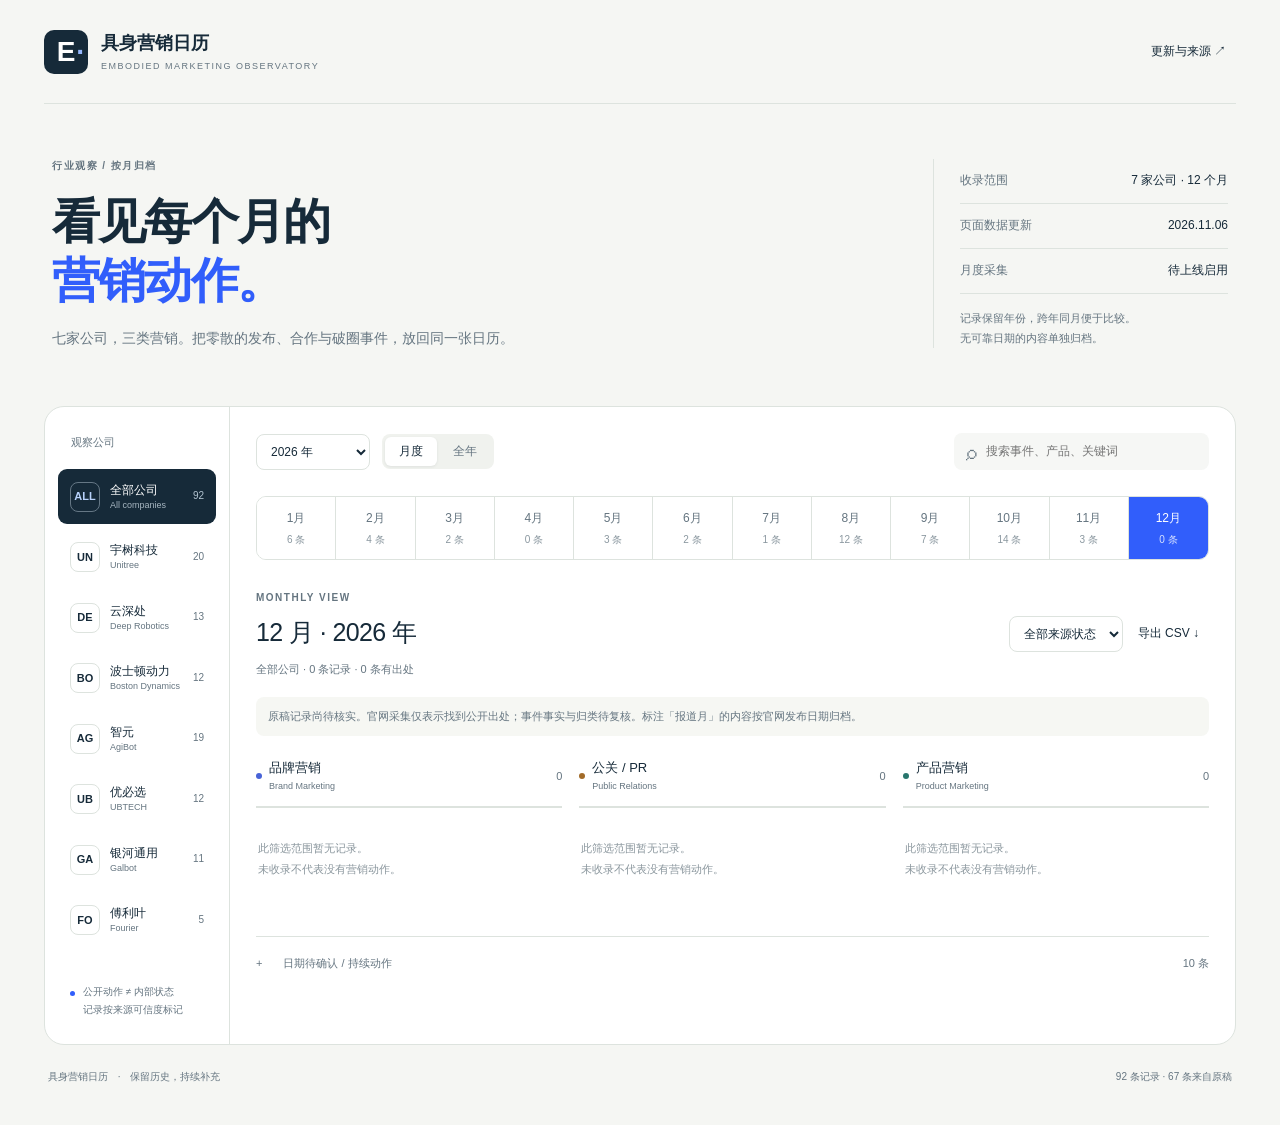
==== index.html @ 4f33293e "Add files via upload" ====
<!doctype html>
<html lang="zh-CN">
<head>
  <meta charset="utf-8">
  <meta name="viewport" content="width=device-width,initial-scale=1">
  <meta name="description" content="具身智能公司营销动作日历：按月查看品牌营销、公关与产品营销，追踪公开来源与更新记录。">
  <meta name="color-scheme" content="light">
  <title>具身营销日历 · 行业观察</title>
  <style>:root{--ink:#162a39;--muted:#657580;--paper:#f5f6f3;--white:#fff;--line:#dde3de;--blue:#315efb;--brand:#4863d7;--brand-soft:#eff2ff;--pr:#a26b29;--pr-soft:#fbf4e9;--product:#28766d;--product-soft:#eaf5f2;--pending:#797d83;--pending-soft:#f2f3f3;--radius:14px}
*{box-sizing:border-box}body{margin:0;background:var(--paper);color:var(--ink);font-family:-apple-system,BlinkMacSystemFont,"PingFang SC","Microsoft YaHei",sans-serif;font-size:14px;line-height:1.65}button,input,select{font:inherit;color:inherit}button,a,summary,select{touch-action:manipulation}button{cursor:pointer}a{color:var(--blue);text-underline-offset:3px}button:focus-visible,a:focus-visible,select:focus-visible,input:focus-visible,summary:focus-visible{outline:3px solid #7192ff;outline-offset:3px}.site-shell{max-width:1440px;padding:0 44px;margin:auto}.topbar{height:104px;display:flex;justify-content:space-between;align-items:center;border-bottom:1px solid var(--line);gap:18px}.wordmark{display:flex;align-items:center;gap:13px;text-decoration:none;color:var(--ink);font-size:18px;font-weight:600;line-height:1.35}.wordmark small{display:block;font-size:9px;font-weight:500;letter-spacing:1.5px;margin-top:5px;color:var(--muted)}.logo{background:var(--ink);color:#fff;display:grid;place-items:center;font-size:28px;position:relative;width:44px;height:44px;border-radius:10px}.logo span{color:#96b8ff;position:absolute;right:4px;bottom:3px}.quiet{border:0;padding:8px 10px;background:transparent;font-size:12px;border-radius:7px}.quiet:hover{background:#e9ede8}.hero{display:flex;align-items:center;justify-content:space-between;gap:70px;padding:54px 8px 56px}.hero-copy{max-width:610px}.eyebrow{font-size:10px;letter-spacing:1.5px;font-weight:600;color:var(--muted)}h1{font-size:48px;letter-spacing:-1.8px;line-height:1.23;font-weight:600;margin:17px 0 17px}h1 span{color:var(--blue)}.hero p{margin:0;color:var(--muted);max-width:475px;font-size:14px}.hero-meta{min-width:295px;max-width:345px;padding-left:26px;border-left:1px solid var(--line)}.meta-line{display:flex;justify-content:space-between;gap:30px;padding:12px 0;border-bottom:1px solid var(--line);font-size:12px}.meta-line span{color:var(--muted)}.meta-line strong{font-weight:500;text-align:right}.meta-caption{font-size:11px;color:var(--muted);line-height:1.8;padding-top:15px}.workspace{display:grid;grid-template-columns:185px minmax(0,1fr);background:var(--white);border:1px solid var(--line);border-radius:20px;min-height:530px;overflow:hidden}.sidebar{border-right:1px solid var(--line);padding:26px 13px 25px}.section-label{font-size:11px;color:var(--muted);padding:0 13px 18px;font-weight:500}.company-button{display:flex;align-items:center;text-align:left;width:100%;gap:10px;border:0;background:transparent;padding:12px;border-radius:9px;margin-bottom:5px}.company-button:hover{background:#f6f7f4}.company-button[aria-pressed=true]{background:var(--ink);color:#fff}.company-mark{font-size:11px;display:grid;place-items:center;height:30px;width:30px;border:1px solid var(--line);border-radius:8px;flex-shrink:0;font-weight:600}.company-button[aria-pressed=true] .company-mark{border-color:#657785;color:#b7d1fa}.company-name{font-size:12px;line-height:1.5;font-weight:500}.company-name small{display:block;font-size:9px;color:var(--muted);font-weight:400}.company-button[aria-pressed=true] small{color:#a7b6c1}.company-total{margin-left:auto;font-size:10px;color:var(--muted)}.company-button[aria-pressed=true] .company-total{color:#b3c4d1}.sidebar-note{display:flex;gap:8px;margin:35px 12px 0;align-items:start}.note-dot{width:5px;height:5px;background:var(--blue);margin-top:8px;flex-shrink:0;border-radius:50%}.sidebar-note p{font-size:10px;line-height:1.8;color:var(--muted);margin:0}.content{min-width:0;padding:26px 26px 32px}.toolbar,.toolbar-left,.result-actions{display:flex;align-items:center;gap:12px}.toolbar{justify-content:space-between;gap:20px}select{appearance:auto;background:var(--white);border:1px solid var(--line);padding:7px 10px;border-radius:8px;max-width:100%;font-size:12px;min-height:36px}.view-switch{display:flex;background:#f0f2ee;border-radius:8px;padding:3px;gap:2px}.view-switch button{border:0;background:transparent;font-size:12px;padding:5px 14px;border-radius:6px;color:var(--muted)}.view-switch button[aria-pressed=true]{background:#fff;color:var(--ink);box-shadow:0 1px 3px #142a3514}.search{display:flex;align-items:center;gap:7px;color:var(--muted);width:255px;background:#f6f7f5;padding:7px 11px;border-radius:8px;border:1px solid transparent}.search:focus-within{border-color:var(--blue)}.search span{font-size:21px;line-height:1}.search input{background:transparent;border:0;outline:0;width:100%;min-width:0;font-size:12px}.months{display:grid;grid-template-columns:repeat(12,minmax(0,1fr));margin:26px 0 30px;border:1px solid var(--line);border-radius:10px;overflow:hidden}.month-button{background:#fff;border:0;border-right:1px solid var(--line);padding:12px 3px 10px;min-width:0;color:var(--muted)}.month-button:last-child{border-right:0}.month-button strong{font-size:12px;font-weight:500;display:block}.month-button span{font-size:10px;display:block;margin-top:3px;color:#8b98a0}.month-button:hover{background:#f2f5ff}.month-button[aria-pressed=true]{background:var(--blue);color:#fff}.month-button[aria-pressed=true] span{color:#d5e0ff}.result-head{display:flex;justify-content:space-between;gap:18px;align-items:center;margin-bottom:19px}.result-head h2{font-size:25px;font-weight:500;margin:6px 0;letter-spacing:-.6px}.result-head p{color:var(--muted);font-size:11px;margin:0}.result-actions{gap:5px;flex-wrap:wrap;justify-content:flex-end}.data-note{font-size:11px;line-height:1.8;padding:10px 12px;border-radius:8px;background:#f6f7f3;color:var(--muted);margin-bottom:21px}.category-grid{display:grid;grid-template-columns:repeat(3,minmax(0,1fr));gap:17px}.category{min-width:0}.category-head{display:flex;align-items:center;gap:7px;padding-bottom:12px;border-bottom:2px solid var(--line);margin-bottom:6px}.category-head h3{font-size:13px;font-weight:500;margin:0}.category-head small{font-size:9px;color:var(--muted);font-weight:400;display:block}.category-head .dot{width:6px;height:6px;border-radius:50%;background:var(--category-color)}.category-head .count{margin-left:auto;font-size:11px;color:var(--muted)}.category.brand{--category-color:var(--brand)}.category.pr{--category-color:var(--pr)}.category.product{--category-color:var(--product)}.event-card{border:0;border-bottom:1px solid var(--line);padding:18px 2px 16px;background:transparent;text-align:left;width:100%;display:block}.event-card:hover .event-title{color:var(--blue)}.event-meta{display:flex;align-items:center;gap:7px;font-size:10px;color:var(--muted);flex-wrap:wrap;margin-bottom:8px}.year-tag{background:#eef0ed;color:#657780;padding:0 5px;border-radius:4px;font-size:9px}.event-title{font-size:13px;font-weight:500;line-height:1.75;margin:0 0 9px;overflow-wrap:anywhere}.event-bottom{display:flex;justify-content:space-between;gap:8px;align-items:center;font-size:9px;color:var(--muted)}.status{display:inline-flex;align-items:center;gap:4px}.status::before{content:'';height:4px;width:4px;border-radius:50%;background:#999}.status.collected::before{background:var(--blue)}.status.verified::before{background:var(--product)}.empty{font-size:11px;line-height:1.9;color:#8a969d;padding:24px 2px 28px}.annual-wrap{overflow:auto}.annual-table{width:100%;border-collapse:collapse;min-width:660px;font-size:11px}.annual-table th{text-align:left;color:var(--muted);font-weight:500;padding:12px;border-bottom:1px solid var(--line);position:sticky;top:0;background:#fff}.annual-table td{vertical-align:top;border-bottom:1px solid var(--line);padding:12px;width:30%}.annual-table td:first-child{width:10%;font-size:12px}.annual-event{display:block;border:0;background:transparent;text-align:left;width:100%;padding:7px 0;font-size:11px;line-height:1.7}.annual-event:hover{color:var(--blue)}.annual-event small{color:var(--muted);font-size:9px;display:block}.annual-month{background:transparent;border:0;font-weight:500;white-space:nowrap;padding:8px 0}.annual-month:hover{color:var(--blue)}.undated{margin-top:28px;padding-top:17px;border-top:1px solid var(--line)}.undated summary{display:flex;justify-content:space-between;gap:15px;cursor:pointer;font-size:11px;color:var(--muted);list-style:none}.undated summary::before{content:'+';margin-right:6px}.undated summary span:first-of-type{margin-right:auto}.undated[open] summary::before{content:'−'}.undated .event-card{padding:13px 0}.undated-grid{display:grid;grid-template-columns:repeat(2,minmax(0,1fr));gap:0 20px}.muted{color:var(--muted);font-size:11px}footer{display:flex;justify-content:space-between;gap:16px;padding:24px 4px 40px;font-size:10px;color:var(--muted)}.footer-dot{padding:0 7px}dialog{border:1px solid var(--line);border-radius:18px;max-width:660px;width:calc(100% - 32px);padding:28px;max-height:85vh;overflow:auto;color:var(--ink)}dialog::backdrop{background:#17273488;backdrop-filter:blur(3px)}.dialog-top{display:flex;justify-content:space-between;align-items:center;gap:16px;margin-bottom:20px}.dialog-top h2{margin:0;font-size:20px;font-weight:500}.detail-title{font-size:22px;line-height:1.6;margin:10px 0 18px;font-weight:500;overflow-wrap:anywhere}.detail-grid{display:grid;grid-template-columns:100px 1fr;gap:9px 15px;font-size:12px;padding:18px 0;border-top:1px solid var(--line);border-bottom:1px solid var(--line);margin:18px 0}.detail-grid dt{color:var(--muted)}.detail-grid dd{margin:0;overflow-wrap:anywhere}.detail-note{font-size:12px;line-height:1.9;background:#f6f7f3;padding:14px;border-radius:10px}.source-list{padding:0;list-style:none;font-size:12px}.source-list li{padding:10px 0;border-bottom:1px solid var(--line)}.source-list small{display:block;color:var(--muted);font-size:10px;margin-top:4px}#about-content h3{font-size:13px;font-weight:600;margin:23px 0 8px}#about-content p,#about-content li{font-size:12px;line-height:1.9;color:var(--muted)}.run-item{padding:13px 0;border-bottom:1px solid var(--line);font-size:12px}.run-item small{display:block;color:var(--muted);font-size:11px}.source-health{display:flex;justify-content:space-between;gap:12px;padding:7px 0;font-size:11px}.source-health span:last-child{text-align:right;color:var(--muted)}.sr-only{position:absolute;width:1px;height:1px;overflow:hidden;clip:rect(0,0,0,0);white-space:nowrap}
@media(min-width:1450px){.hero{padding-top:65px;padding-bottom:65px}}
@media(max-width:1100px){.site-shell{padding:0 25px}.workspace{grid-template-columns:165px minmax(0,1fr)}.content{padding:22px 19px}.category-grid{gap:12px}.hero{gap:30px}.result-head{align-items:flex-start}.result-actions{max-width:145px}.hero-meta{min-width:270px}.company-mark{width:26px;height:26px}.company-button{gap:8px;padding:10px}.search{width:215px}}
@media(max-width:800px){.hero{padding:35px 0;align-items:flex-start;gap:22px}h1{font-size:36px}.hero-meta{min-width:220px;padding-left:20px}.workspace{display:block}.sidebar{border-right:0;border-bottom:1px solid var(--line);padding:15px}.sidebar .section-label,.sidebar-note{display:none}#company-nav{display:flex;gap:7px;overflow-x:auto;padding-bottom:3px}.company-button{width:auto;flex-shrink:0;margin:0;padding:8px 11px}.company-button small,.company-mark,.company-total{display:none}.toolbar{gap:12px}.months{margin-top:20px}.month-button{padding:9px 2px}.month-button strong{font-size:11px}.category-grid{gap:15px}.event-title{font-size:12px}.hero p{font-size:12px}.meta-line{font-size:11px;gap:15px}.result-actions{max-width:none}.result-head{flex-wrap:wrap}.result-head h2{font-size:23px}}
@media(max-width:580px){.site-shell{padding:0 16px}.topbar{height:82px}.wordmark{font-size:15px;gap:9px}.wordmark small{font-size:7px;letter-spacing:.7px}.logo{width:36px;height:36px;font-size:24px}.quiet{font-size:11px;padding:8px 5px}.hero{display:block;padding:29px 0 31px}h1{font-size:34px;margin-top:12px}.hero-meta{border-left:0;padding:0;margin-top:24px;max-width:none;display:grid;grid-template-columns:1fr 1fr;gap:0 18px}.meta-line{display:block;padding:10px 0}.meta-line strong{display:block;margin-top:4px;text-align:left;font-size:12px}.meta-caption{padding:10px 0;font-size:10px}.workspace{border-radius:14px}.content{padding:20px 15px}.toolbar{align-items:stretch;flex-wrap:wrap}.toolbar-left{gap:10px;width:100%;justify-content:space-between}.search{width:100%;padding:9px 11px}.search input{font-size:16px}.months{grid-template-columns:repeat(6,minmax(0,1fr));border-radius:8px;margin-bottom:23px}.month-button:nth-child(6){border-right:0}.month-button:nth-child(-n+6){border-bottom:1px solid var(--line)}.month-button strong{font-size:12px}.result-head{margin-bottom:15px}.result-actions{width:100%;justify-content:space-between}.category-grid{display:block}.category{margin-top:22px}.category-head small{display:inline;margin-left:6px}.event-card{padding:14px 0}.event-title{font-size:14px}.event-meta,.event-bottom{font-size:11px}.category-head h3{font-size:14px}.undated-grid{display:block}.data-note{font-size:11px}.empty{padding:15px 0}.hero-meta .meta-line{min-width:0}footer{font-size:9px;flex-wrap:wrap;padding-bottom:24px}dialog{padding:20px}.detail-title{font-size:19px}.detail-grid{grid-template-columns:85px 1fr}.export{padding:8px 0}.view-switch button{min-height:31px}.company-button{min-height:38px}}
@media(prefers-reduced-motion:no-preference){.event-title{transition:color .15s}dialog[open]{animation:rise .15s ease-out}@keyframes rise{from{opacity:0;transform:translateY(8px)}to{opacity:1;transform:translateY(0)}}}
@media print{.hero{padding:20px 0}.hero-meta,.sidebar,.toolbar,.months,.result-actions,.topbar button,.undated{display:none}.workspace{display:block;border:0}.site-shell{padding:0}.content{padding:0}.event-card{break-inside:avoid}.data-note{background:none}.category-grid{gap:20px}.hero h1{font-size:28px}footer{padding-bottom:0}}
</style>
</head>
<body>
<div class="site-shell">
  <header class="topbar">
    <a class="wordmark" href="#"><span class="logo" aria-hidden="true">E<span>·</span></span><span>具身营销日历<small>EMBODIED MARKETING OBSERVATORY</small></span></a>
    <button class="quiet" id="about-button">更新与来源 ↗</button>
  </header>
  <section class="hero">
    <div class="hero-copy"><div class="eyebrow">行业观察 / 按月归档</div><h1>看见每个月的<br><span>营销动作。</span></h1><p>七家公司，三类营销。把零散的发布、合作与破圈事件，放回同一张日历。</p></div>
    <div class="hero-meta"><div class="meta-line"><span>收录范围</span><strong>7 家公司 · 12 个月</strong></div><div class="meta-line"><span>页面数据更新</span><strong id="updated-date">—</strong></div><div class="meta-line"><span>月度采集</span><strong id="automation-state">待上线启用</strong></div><div class="meta-caption">记录保留年份，跨年同月便于比较。<br>无可靠日期的内容单独归档。</div></div>
  </section>
  <main class="workspace">
    <aside class="sidebar" aria-label="公司筛选"><div class="section-label">观察公司</div><div id="company-nav"></div><div class="sidebar-note"><span class="note-dot"></span><p>公开动作 ≠ 内部状态<br>记录按来源可信度标记</p></div></aside>
    <div class="content">
      <div class="toolbar"><div class="toolbar-left"><label class="sr-only" for="year">年份</label><select id="year"></select><div class="view-switch" aria-label="浏览视图"><button id="view-month" aria-pressed="true">月度</button><button id="view-year" aria-pressed="false">全年</button></div></div><label class="search"><span aria-hidden="true">⌕</span><input id="search" type="search" placeholder="搜索事件、产品、关键词" aria-label="搜索事件、产品、关键词"></label></div>
      <div id="months" class="months" aria-label="月份选择"></div>
      <div class="result-head"><div><div class="eyebrow" id="result-kicker">MONTHLY VIEW</div><h2 id="result-title">—</h2><p id="result-summary" aria-live="polite">—</p></div><div class="result-actions"><label class="sr-only" for="trust">来源状态</label><select id="trust"><option value="all">全部来源状态</option><option value="sourced">有公开来源</option><option value="verified">已人工核实</option><option value="pending">原稿待核实</option></select><button class="quiet export" id="export">导出 CSV ↓</button></div></div>
      <div class="data-note" id="data-note"></div>
      <div id="results"></div>
      <details class="undated"><summary><span>日期待确认 / 持续动作</span><span id="undated-count">0 条</span></summary><p class="muted">原稿缺少年份或注明持续型的内容，未计入月度统计。</p><div id="undated-results"></div></details>
    </div>
  </main>
  <footer><span>具身营销日历 <span class="footer-dot">·</span> 保留历史，持续补充</span><span id="footer-count">—</span></footer>
</div>
<dialog id="event-dialog" aria-labelledby="event-dialog-title"><div class="dialog-top"><span class="eyebrow">事件档案</span><button id="close-event" class="quiet" aria-label="关闭事件详情">关闭 ×</button></div><div id="event-detail"></div></dialog>
<dialog id="about-dialog" aria-labelledby="about-dialog-title"><div class="dialog-top"><h2 id="about-dialog-title">更新与来源</h2><button id="close-about" class="quiet" aria-label="关闭更新与来源">关闭 ×</button></div><div id="about-content"></div></dialog>
<script type="application/json" id="calendar-data">{"schema_version": 1, "updated_at": "2026-11-06T20:50:57+08:00", "last_collection_at": "2026-11-06T20:55:17+08:00", "last_success_at": "2026-11-06T20:55:17+08:00", "companies": [{"id": "unitree", "name": "宇树科技", "en": "Unitree", "focus": "四足 / 人形"}, {"id": "deep", "name": "云深处", "en": "Deep Robotics", "focus": "四足 / 工业"}, {"id": "boston", "name": "波士顿动力", "en": "Boston Dynamics", "focus": "四足 / 人形 / 物流"}, {"id": "agibot", "name": "智元", "en": "AgiBot", "focus": "人形 / 全矩阵"}, {"id": "ubtech", "name": "优必选", "en": "UBTECH", "focus": "人形 / 工业"}, {"id": "galbot", "name": "银河通用", "en": "Galbot", "focus": "ET1 / 星仔"}, {"id": "fourier", "name": "傅利叶", "en": "Fourier", "focus": "人形 / 康养"}], "events": [{"id": "original-76e19db02dcc", "company": "unitree", "category": "brand", "title": "春晚H1《秧BOT》全网刷屏", "summary": "", "year": 2025, "month": 1, "date": null, "date_basis": "original_month", "original_year": 2025, "original_month": 1, "status": "pending", "sources": [], "origin": "original", "continuous": false, "added_at": "2026-11-06", "notes": "原稿导入，尚未核实事件、时间与数据。"}, {"id": "original-5643a35c9cc0", "company": "unitree", "category": "brand", "title": "CES展台G1格斗13分钟围满", "summary": "", "year": 2026, "month": 1, "date": null, "date_basis": "original_month", "original_year": 2026, "original_month": 1, "status": "pending", "sources": [], "origin": "original", "continuous": false, "added_at": "2026-11-06", "notes": "原稿导入，尚未核实事件、时间与数据。"}, {"id": "original-8ac73b32db8a", "company": "unitree", "category": "brand", "title": "马年春晚G1/H2《武BOT》义乌集群武术", "summary": "", "year": 2026, "month": 2, "date": null, "date_basis": "original_month", "original_year": 2026, "original_month": 2, "status": "pending", "sources": [], "origin": "original", "continuous": false, "added_at": "2026-11-06", "notes": "原稿导入，尚未核实事件、时间与数据。"}, {"id": "original-311922480683", "company": "unitree", "category": "brand", "title": "开源生态(43项目·持续)", "summary": "", "year": null, "month": null, "date": null, "date_basis": "unknown", "original_year": null, "original_month": 2, "status": "pending", "sources": [], "origin": "original", "continuous": true, "added_at": "2026-11-06", "notes": "原稿导入，尚未核实事件、时间与数据。原稿注明持续型动作，未强行归入单月。"}, {"id": "original-4be0bb8d2b93", "company": "unitree", "category": "brand", "title": "G1人形格斗赛", "summary": "", "year": 2025, "month": 5, "date": null, "date_basis": "original_month", "original_year": 2025, "original_month": 5, "status": "pending", "sources": [], "origin": "original", "continuous": false, "added_at": "2026-11-06", "notes": "原稿导入，尚未核实事件、时间与数据。"}, {"id": "original-b68f825484ba", "company": "unitree", "category": "brand", "title": "浙大产业学院(生态)", "summary": "", "year": 2026, "month": 6, "date": null, "date_basis": "original_month", "original_year": 2026, "original_month": 6, "status": "pending", "sources": [], "origin": "original", "continuous": false, "added_at": "2026-11-06", "notes": "原稿导入，尚未核实事件、时间与数据。"}, {"id": "original-5a2a822ad8a0", "company": "unitree", "category": "brand", "title": "运动会H1夺4金", "summary": "", "year": 2025, "month": 8, "date": null, "date_basis": "original_month", "original_year": 2025, "original_month": 8, "status": "pending", "sources": [], "origin": "original", "continuous": false, "added_at": "2026-11-06", "notes": "原稿导入，尚未核实事件、时间与数据。"}, {"id": "original-e77001e86aa3", "company": "unitree", "category": "brand", "title": "WRC群舞/乒乓球/机甲", "summary": "", "year": 2026, "month": 8, "date": null, "date_basis": "original_month", "original_year": 2026, "original_month": 8, "status": "pending", "sources": [], "origin": "original", "continuous": false, "added_at": "2026-11-06", "notes": "原稿导入，尚未核实事件、时间与数据。"}, {"id": "original-762465c4b6e9", "company": "unitree", "category": "brand", "title": "IFA柏林表演", "summary": "", "year": 2025, "month": 9, "date": null, "date_basis": "original_month", "original_year": 2025, "original_month": 9, "status": "pending", "sources": [], "origin": "original", "continuous": false, "added_at": "2026-11-06", "notes": "原稿导入，尚未核实事件、时间与数据。"}, {"id": "original-75ec8842c6fe", "company": "unitree", "category": "brand", "title": "泰山A2全自主登3100级", "summary": "", "year": 2026, "month": 11, "date": null, "date_basis": "original_month", "original_year": 2026, "original_month": 11, "status": "pending", "sources": [], "origin": "original", "continuous": false, "added_at": "2026-11-06", "notes": "原稿导入，尚未核实事件、时间与数据。"}, {"id": "original-3f4ef9409029", "company": "unitree", "category": "brand", "title": "王力宏演唱会6台伴舞(马斯克转发)", "summary": "", "year": 2025, "month": 12, "date": null, "date_basis": "original_month", "original_year": 2025, "original_month": 12, "status": "pending", "sources": [], "origin": "original", "continuous": false, "added_at": "2026-11-06", "notes": "原稿导入，尚未核实事件、时间与数据。"}, {"id": "original-1ae8ebc83518", "company": "unitree", "category": "pr", "title": "德国总理默茨率团参观", "summary": "", "year": 2026, "month": 2, "date": null, "date_basis": "original_month", "original_year": 2026, "original_month": 2, "status": "pending", "sources": [], "origin": "original", "continuous": false, "added_at": "2026-11-06", "notes": "原稿导入，尚未核实事件、时间与数据。"}, {"id": "original-ee35f653d2db", "company": "unitree", "category": "pr", "title": "黄仁勋官宣英伟达合作H2+(GR00T参考设计)", "summary": "", "year": 2026, "month": 6, "date": null, "date_basis": "original_month", "original_year": 2026, "original_month": 6, "status": "pending", "sources": [], "origin": "original", "continuous": false, "added_at": "2026-11-06", "notes": "原稿导入，尚未核实事件、时间与数据。"}, {"id": "original-914daf1ed7f8", "company": "unitree", "category": "pr", "title": "科创板上市", "summary": "", "year": 2026, "month": 8, "date": null, "date_basis": "original_month", "original_year": 2026, "original_month": 8, "status": "pending", "sources": [], "origin": "original", "continuous": false, "added_at": "2026-11-06", "notes": "原稿导入，尚未核实事件、时间与数据。"}, {"id": "original-6265d9594e72", "company": "unitree", "category": "product", "title": "CES产品露出(G1/H2)", "summary": "", "year": 2026, "month": 1, "date": null, "date_basis": "original_month", "original_year": 2026, "original_month": 1, "status": "pending", "sources": [], "origin": "original", "continuous": false, "added_at": "2026-11-06", "notes": "原稿导入，尚未核实事件、时间与数据。"}, {"id": "original-b7a4161927e0", "company": "unitree", "category": "product", "title": "人形收入>50%/5500+台(软数据)", "summary": "", "year": 2025, "month": 1, "date": null, "date_basis": "original_month", "original_year": 2025, "original_month": 1, "status": "pending", "sources": [], "origin": "original", "continuous": false, "added_at": "2026-11-06", "notes": "原稿导入，尚未核实事件、时间与数据。"}, {"id": "original-757c9301f19a", "company": "unitree", "category": "product", "title": "WRC GD01载人机甲发布", "summary": "", "year": 2026, "month": 8, "date": null, "date_basis": "original_month", "original_year": 2026, "original_month": 8, "status": "pending", "sources": [], "origin": "original", "continuous": false, "added_at": "2026-11-06", "notes": "原稿导入，尚未核实事件、时间与数据。"}, {"id": "original-7139a19ddf42", "company": "unitree", "category": "product", "title": "Apollo Store上线+京东MALL首店", "summary": "", "year": 2025, "month": 12, "date": null, "date_basis": "original_month", "original_year": 2025, "original_month": 12, "status": "pending", "sources": [], "origin": "original", "continuous": false, "added_at": "2026-11-06", "notes": "原稿导入，尚未核实事件、时间与数据。"}, {"id": "original-1a0866e43aa0", "company": "deep", "category": "brand", "title": "WAIC实景巡检(电力巡检搬进馆)", "summary": "", "year": 2025, "month": 7, "date": null, "date_basis": "original_month", "original_year": 2025, "original_month": 7, "status": "pending", "sources": [], "origin": "original", "continuous": false, "added_at": "2026-11-06", "notes": "原稿导入，尚未核实事件、时间与数据。"}, {"id": "original-6774a76d4fa6", "company": "deep", "category": "brand", "title": "WRC人形首秀", "summary": "", "year": 2026, "month": 8, "date": null, "date_basis": "original_month", "original_year": 2026, "original_month": 8, "status": "pending", "sources": [], "origin": "original", "continuous": false, "added_at": "2026-11-06", "notes": "原稿导入，尚未核实事件、时间与数据。"}, {"id": "original-6335a63e0a3f", "company": "deep", "category": "brand", "title": "GITEX迪拜(安防/应急方案)", "summary": "", "year": 2025, "month": 10, "date": null, "date_basis": "original_month", "original_year": 2025, "original_month": 10, "status": "pending", "sources": [], "origin": "original", "continuous": false, "added_at": "2026-11-06", "notes": "原稿导入，尚未核实事件、时间与数据。"}, {"id": "original-6feca842fb54", "company": "deep", "category": "pr", "title": "GITEX中国驻阿总领事到场", "summary": "", "year": 2025, "month": 10, "date": null, "date_basis": "original_month", "original_year": 2025, "original_month": 10, "status": "pending", "sources": [], "origin": "original", "continuous": false, "added_at": "2026-11-06", "notes": "原稿导入，尚未核实事件、时间与数据。"}, {"id": "original-575c8e2e4b6c", "company": "deep", "category": "pr", "title": "超5亿C轮融资(年未明·PR)", "summary": "", "year": null, "month": null, "date": null, "date_basis": "unknown", "original_year": null, "original_month": 12, "status": "pending", "sources": [], "origin": "original", "continuous": false, "added_at": "2026-11-06", "notes": "原稿导入，尚未核实事件、时间与数据。"}, {"id": "original-93c8bf63f032", "company": "deep", "category": "product", "title": "绝影X30/山猫M20首秀+巡检数据披露", "summary": "", "year": 2025, "month": 7, "date": null, "date_basis": "original_month", "original_year": 2025, "original_month": 7, "status": "pending", "sources": [], "origin": "original", "continuous": false, "added_at": "2026-11-06", "notes": "原稿导入，尚未核实事件、时间与数据。"}, {"id": "original-ff898a303aff", "company": "deep", "category": "product", "title": "全球首款全天候人形发布", "summary": "", "year": 2026, "month": 8, "date": null, "date_basis": "original_month", "original_year": 2026, "original_month": 8, "status": "pending", "sources": [], "origin": "original", "continuous": false, "added_at": "2026-11-06", "notes": "原稿导入，尚未核实事件、时间与数据。"}, {"id": "original-067a8d403be1", "company": "deep", "category": "product", "title": "新加坡电网隧道巡检交付(出海落地)", "summary": "", "year": null, "month": null, "date": null, "date_basis": "unknown", "original_year": null, "original_month": 11, "status": "pending", "sources": [], "origin": "original", "continuous": false, "added_at": "2026-11-06", "notes": "原稿导入，尚未核实事件、时间与数据。"}, {"id": "original-0652cb651882", "company": "boston", "category": "brand", "title": "AGT直播编舞(认知重塑·8–9月播出)", "summary": "", "year": 2025, "month": 5, "date": null, "date_basis": "original_month", "original_year": 2025, "original_month": 5, "status": "pending", "sources": [], "origin": "original", "continuous": false, "added_at": "2026-11-06", "notes": "原稿导入，尚未核实事件、时间与数据。"}, {"id": "original-e61019575cfc", "company": "boston", "category": "brand", "title": "Calgary Stampede 14晚live", "summary": "", "year": 2024, "month": 7, "date": null, "date_basis": "original_month", "original_year": 2024, "original_month": 7, "status": "pending", "sources": [], "origin": "original", "continuous": false, "added_at": "2026-11-06", "notes": "原稿导入，尚未核实事件、时间与数据。"}, {"id": "original-a0c4937c4a48", "company": "boston", "category": "brand", "title": "AGT播出季(承接)", "summary": "", "year": 2025, "month": 8, "date": null, "date_basis": "original_month", "original_year": 2025, "original_month": 8, "status": "pending", "sources": [], "origin": "original", "continuous": false, "added_at": "2026-11-06", "notes": "原稿导入，尚未核实事件、时间与数据。"}, {"id": "original-70752ee1a6aa", "company": "boston", "category": "pr", "title": "Hyundai部署「数万台」", "summary": "", "year": 2025, "month": 4, "date": null, "date_basis": "original_month", "original_year": 2025, "original_month": 4, "status": "pending", "sources": [], "origin": "original", "continuous": false, "added_at": "2026-11-06", "notes": "原稿导入，尚未核实事件、时间与数据。"}, {"id": "original-862db5202f8e", "company": "boston", "category": "pr", "title": "DHL MOU追加1000台", "summary": "", "year": 2025, "month": 5, "date": null, "date_basis": "original_month", "original_year": 2025, "original_month": 5, "status": "pending", "sources": [], "origin": "original", "continuous": false, "added_at": "2026-11-06", "notes": "原稿导入，尚未核实事件、时间与数据。"}, {"id": "original-dee8a2b9fa60", "company": "boston", "category": "pr", "title": "裁员45人(盈利压力)", "summary": "", "year": 2024, "month": 12, "date": null, "date_basis": "original_month", "original_year": 2024, "original_month": 12, "status": "pending", "sources": [], "origin": "original", "continuous": false, "added_at": "2026-11-06", "notes": "原稿导入，尚未核实事件、时间与数据。"}, {"id": "original-6d04f0619578", "company": "boston", "category": "product", "title": "Orbit机队软件迭代(持续)", "summary": "", "year": null, "month": null, "date": null, "date_basis": "unknown", "original_year": null, "original_month": 12, "status": "pending", "sources": [], "origin": "original", "continuous": true, "added_at": "2026-11-06", "notes": "原稿导入，尚未核实事件、时间与数据。原稿注明持续型动作，未强行归入单月。"}, {"id": "original-930be51f85e4", "company": "agibot", "category": "brand", "title": "CES26北美首秀", "summary": "", "year": 2026, "month": 1, "date": null, "date_basis": "original_month", "original_year": 2026, "original_month": 1, "status": "pending", "sources": [], "origin": "original", "continuous": false, "added_at": "2026-11-06", "notes": "原稿导入，尚未核实事件、时间与数据。"}, {"id": "original-6ffe33b7e1d2", "company": "agibot", "category": "brand", "title": "米兰欧洲首发(文化破圈侧)", "summary": "", "year": 2026, "month": 1, "date": null, "date_basis": "original_month", "original_year": 2026, "original_month": 1, "status": "pending", "sources": [], "origin": "original", "continuous": false, "added_at": "2026-11-06", "notes": "原稿导入，尚未核实事件、时间与数据。"}, {"id": "original-1a060dab21f1", "company": "agibot", "category": "brand", "title": "《机器人奇妙夜》", "summary": "", "year": 2026, "month": 2, "date": null, "date_basis": "original_month", "original_year": 2026, "original_month": 2, "status": "pending", "sources": [], "origin": "original", "continuous": false, "added_at": "2026-11-06", "notes": "原稿导入，尚未核实事件、时间与数据。"}, {"id": "original-c3be82d91b49", "company": "agibot", "category": "brand", "title": "MWC26西班牙国王参观", "summary": "", "year": 2026, "month": 3, "date": null, "date_basis": "original_month", "original_year": 2026, "original_month": 3, "status": "pending", "sources": [], "origin": "original", "continuous": false, "added_at": "2026-11-06", "notes": "原稿导入，尚未核实事件、时间与数据。"}, {"id": "original-39552e9875ef", "company": "agibot", "category": "brand", "title": "外滩大会(千万关注)", "summary": "", "year": 2025, "month": 9, "date": null, "date_basis": "original_month", "original_year": 2025, "original_month": 9, "status": "pending", "sources": [], "origin": "original", "continuous": false, "added_at": "2026-11-06", "notes": "原稿导入，尚未核实事件、时间与数据。"}, {"id": "original-93da40dfd166", "company": "agibot", "category": "brand", "title": "上海时装周走秀", "summary": "", "year": 2025, "month": 10, "date": null, "date_basis": "original_month", "original_year": 2025, "original_month": 10, "status": "pending", "sources": [], "origin": "original", "continuous": false, "added_at": "2026-11-06", "notes": "原稿导入，尚未核实事件、时间与数据。"}, {"id": "original-37820a00ab9b", "company": "agibot", "category": "brand", "title": "戏剧学院80周年+进博会快闪+SAP TechEd柏林", "summary": "", "year": 2025, "month": 11, "date": null, "date_basis": "original_month", "original_year": 2025, "original_month": 11, "status": "pending", "sources": [], "origin": "original", "continuous": false, "added_at": "2026-11-06", "notes": "原稿导入，尚未核实事件、时间与数据。"}, {"id": "original-1ff0379dbbff", "company": "agibot", "category": "pr", "title": "米兰欧洲首发(500+伙伴·空客VP站台)", "summary": "", "year": 2026, "month": 1, "date": null, "date_basis": "original_month", "original_year": 2026, "original_month": 1, "status": "pending", "sources": [], "origin": "original", "continuous": false, "added_at": "2026-11-06", "notes": "原稿导入，尚未核实事件、时间与数据。"}, {"id": "original-fdad430bf5cd", "company": "agibot", "category": "pr", "title": "远征A2三认证(CR/CE/FCC·年未明)", "summary": "", "year": null, "month": null, "date": null, "date_basis": "unknown", "original_year": null, "original_month": 12, "status": "pending", "sources": [], "origin": "original", "continuous": false, "added_at": "2026-11-06", "notes": "原稿导入，尚未核实事件、时间与数据。"}, {"id": "original-195347a2d0a3", "company": "agibot", "category": "product", "title": "米兰首发(产品+渠道)", "summary": "", "year": 2026, "month": 1, "date": null, "date_basis": "original_month", "original_year": 2026, "original_month": 1, "status": "pending", "sources": [], "origin": "original", "continuous": false, "added_at": "2026-11-06", "notes": "原稿导入，尚未核实事件、时间与数据。"}, {"id": "original-dc88753e30a5", "company": "agibot", "category": "product", "title": "擎天租租赁平台(持续)", "summary": "", "year": null, "month": null, "date": null, "date_basis": "unknown", "original_year": null, "original_month": 2, "status": "pending", "sources": [], "origin": "original", "continuous": true, "added_at": "2026-11-06", "notes": "原稿导入，尚未核实事件、时间与数据。原稿注明持续型动作，未强行归入单月。"}, {"id": "original-ef999aeb52b4", "company": "agibot", "category": "product", "title": "5100台出货声称(软数据)", "summary": "", "year": null, "month": null, "date": null, "date_basis": "unknown", "original_year": null, "original_month": 11, "status": "pending", "sources": [], "origin": "original", "continuous": false, "added_at": "2026-11-06", "notes": "原稿导入，尚未核实事件、时间与数据。"}, {"id": "original-b79d9c9e98db", "company": "ubtech", "category": "brand", "title": "大阪世博导览(4–10月持续)", "summary": "", "year": null, "month": null, "date": null, "date_basis": "unknown", "original_year": 2025, "original_month": 4, "status": "pending", "sources": [], "origin": "original", "continuous": true, "added_at": "2026-11-06", "notes": "原稿导入，尚未核实事件、时间与数据。原稿注明持续型动作，未强行归入单月。"}, {"id": "original-b726dd9bc46b", "company": "ubtech", "category": "pr", "title": "富士康三年战略官宣", "summary": "", "year": 2025, "month": 1, "date": null, "date_basis": "original_month", "original_year": 2025, "original_month": 1, "status": "pending", "sources": [], "origin": "original", "continuous": false, "added_at": "2026-11-06", "notes": "原稿导入，尚未核实事件、时间与数据。"}, {"id": "original-ab23931f96e6", "company": "ubtech", "category": "pr", "title": "东风柳汽意向超500台", "summary": "", "year": 2025, "month": 6, "date": null, "date_basis": "original_month", "original_year": 2025, "original_month": 6, "status": "pending", "sources": [], "origin": "original", "continuous": false, "added_at": "2026-11-06", "notes": "原稿导入，尚未核实事件、时间与数据。"}, {"id": "original-c5afc951f593", "company": "ubtech", "category": "pr", "title": "韩国出海(德山JMR/AJIN)", "summary": "", "year": 2026, "month": 7, "date": null, "date_basis": "original_month", "original_year": 2026, "original_month": 7, "status": "pending", "sources": [], "origin": "original", "continuous": false, "added_at": "2026-11-06", "notes": "原稿导入，尚未核实事件、时间与数据。"}, {"id": "original-769a8bb5bebe", "company": "ubtech", "category": "pr", "title": "2025订单超14亿(业绩·年未明)", "summary": "", "year": null, "month": null, "date": null, "date_basis": "unknown", "original_year": null, "original_month": 12, "status": "pending", "sources": [], "origin": "original", "continuous": false, "added_at": "2026-11-06", "notes": "原稿导入，尚未核实事件、时间与数据。"}, {"id": "original-7d3b3fbc3e04", "company": "ubtech", "category": "product", "title": "首进蔚来总装实训", "summary": "", "year": 2024, "month": 2, "date": null, "date_basis": "original_month", "original_year": 2024, "original_month": 2, "status": "pending", "sources": [], "origin": "original", "continuous": false, "added_at": "2026-11-06", "notes": "原稿导入，尚未核实事件、时间与数据。"}, {"id": "original-d30defd18bde", "company": "ubtech", "category": "product", "title": "东风柳汽20台(全球首次批量进厂)", "summary": "", "year": 2025, "month": 4, "date": null, "date_basis": "original_month", "original_year": 2025, "original_month": 4, "status": "pending", "sources": [], "origin": "original", "continuous": false, "added_at": "2026-11-06", "notes": "原稿导入，尚未核实事件、时间与数据。"}, {"id": "original-e3601b2fbb67", "company": "ubtech", "category": "product", "title": "Walker S2 3分钟自主换电(卖点)", "summary": "", "year": 2025, "month": 4, "date": null, "date_basis": "original_month", "original_year": 2025, "original_month": 4, "status": "pending", "sources": [], "origin": "original", "continuous": false, "added_at": "2026-11-06", "notes": "原稿导入，尚未核实事件、时间与数据。"}, {"id": "original-ee795b94e7ab", "company": "ubtech", "category": "product", "title": "比亚迪实训协同", "summary": "", "year": 2024, "month": 10, "date": null, "date_basis": "original_month", "original_year": 2024, "original_month": 10, "status": "pending", "sources": [], "origin": "original", "continuous": false, "added_at": "2026-11-06", "notes": "原稿导入，尚未核实事件、时间与数据。"}, {"id": "original-16f08f127bda", "company": "ubtech", "category": "product", "title": "第1000台S2下线", "summary": "", "year": 2025, "month": 11, "date": null, "date_basis": "original_month", "original_year": 2025, "original_month": 11, "status": "pending", "sources": [], "origin": "original", "continuous": false, "added_at": "2026-11-06", "notes": "原稿导入，尚未核实事件、时间与数据。"}, {"id": "original-26755ca002df", "company": "ubtech", "category": "product", "title": "极氪数十台多机协同", "summary": "", "year": 2024, "month": 12, "date": null, "date_basis": "original_month", "original_year": 2024, "original_month": 12, "status": "pending", "sources": [], "origin": "original", "continuous": false, "added_at": "2026-11-06", "notes": "原稿导入，尚未核实事件、时间与数据。"}, {"id": "original-bcb6748c0807", "company": "galbot", "category": "brand", "title": "春晚「小盖」搭沈腾马丽", "summary": "", "year": 2026, "month": 2, "date": null, "date_basis": "original_month", "original_year": 2026, "original_month": 2, "status": "pending", "sources": [], "origin": "original", "continuous": false, "added_at": "2026-11-06", "notes": "原稿导入，尚未核实事件、时间与数据。"}, {"id": "original-04e9ddea5ecf", "company": "galbot", "category": "brand", "title": "运动会郑洁网球全球直播(体育IP)", "summary": "", "year": 2026, "month": 8, "date": null, "date_basis": "original_month", "original_year": 2026, "original_month": 8, "status": "pending", "sources": [], "origin": "original", "continuous": false, "added_at": "2026-11-06", "notes": "原稿导入，尚未核实事件、时间与数据。"}, {"id": "original-57fdab40aaae", "company": "galbot", "category": "pr", "title": "WRC发布ET1+星脑(官宣)", "summary": "", "year": 2026, "month": 8, "date": null, "date_basis": "original_month", "original_year": 2026, "original_month": 8, "status": "pending", "sources": [], "origin": "original", "continuous": false, "added_at": "2026-11-06", "notes": "原稿导入，尚未核实事件、时间与数据。"}, {"id": "original-25a6c698aa4f", "company": "galbot", "category": "pr", "title": "预订24h破200台战报", "summary": "", "year": 2026, "month": 9, "date": null, "date_basis": "original_month", "original_year": 2026, "original_month": 9, "status": "pending", "sources": [], "origin": "original", "continuous": false, "added_at": "2026-11-06", "notes": "原稿导入，尚未核实事件、时间与数据。"}, {"id": "original-c4ef3e2a1302", "company": "galbot", "category": "product", "title": "ET1产品发布+星脑一脑多能", "summary": "", "year": 2026, "month": 8, "date": null, "date_basis": "original_month", "original_year": 2026, "original_month": 8, "status": "pending", "sources": [], "origin": "original", "continuous": false, "added_at": "2026-11-06", "notes": "原稿导入，尚未核实事件、时间与数据。"}, {"id": "original-ae5d9733416d", "company": "galbot", "category": "product", "title": "开启预订(24h 200台·0实际交付)", "summary": "", "year": 2026, "month": 9, "date": null, "date_basis": "original_month", "original_year": 2026, "original_month": 9, "status": "pending", "sources": [], "origin": "original", "continuous": false, "added_at": "2026-11-06", "notes": "原稿导入，尚未核实事件、时间与数据。"}, {"id": "original-652a526d0c57", "company": "fourier", "category": "brand", "title": "GReAT峰会(上海张江)", "summary": "", "year": 2026, "month": 5, "date": null, "date_basis": "original_month", "original_year": 2026, "original_month": 5, "status": "pending", "sources": [], "origin": "original", "continuous": false, "added_at": "2026-11-06", "notes": "原稿导入，尚未核实事件、时间与数据。"}, {"id": "original-a6c376ac79d9", "company": "fourier", "category": "pr", "title": "NHG/名古屋大学临床合作签约", "summary": "", "year": 2026, "month": 5, "date": null, "date_basis": "original_month", "original_year": 2026, "original_month": 5, "status": "pending", "sources": [], "origin": "original", "continuous": false, "added_at": "2026-11-06", "notes": "原稿导入，尚未核实事件、时间与数据。"}, {"id": "original-690e72ee09f7", "company": "fourier", "category": "pr", "title": "已落地1000+医院(年未明)", "summary": "", "year": null, "month": null, "date": null, "date_basis": "unknown", "original_year": null, "original_month": 12, "status": "pending", "sources": [], "origin": "original", "continuous": false, "added_at": "2026-11-06", "notes": "原稿导入，尚未核实事件、时间与数据。"}, {"id": "original-dc4fb947d07e", "company": "fourier", "category": "product", "title": "GR-2预购$125k·目标出货1000+", "summary": "", "year": 2026, "month": 3, "date": null, "date_basis": "original_month", "original_year": 2026, "original_month": 3, "status": "pending", "sources": [], "origin": "original", "continuous": false, "added_at": "2026-11-06", "notes": "原稿导入，尚未核实事件、时间与数据。"}, {"id": "original-4b309818f354", "company": "fourier", "category": "product", "title": "rPPG测生命体征·康复港", "summary": "", "year": 2026, "month": 5, "date": null, "date_basis": "original_month", "original_year": 2026, "original_month": 5, "status": "pending", "sources": [], "origin": "original", "continuous": false, "added_at": "2026-11-06", "notes": "原稿导入，尚未核实事件、时间与数据。"}, {"id": "official-c396943186c5", "company": "unitree", "category": "pr", "title": "缅甸总统敏昂莱参访宇树科技", "summary": "", "year": 2026, "month": 8, "date": "2026-08-05", "date_basis": "publication", "status": "collected", "sources": [{"url": "https://www.unitree.com/news/44", "title": "Welcoming Myanmar President Min Aung Hlaing to Unitree", "publisher": "宇树科技官网", "published_at": "2026-08-05", "kind": "listing"}, {"url": "https://www.unitree.com/news/", "title": "官网新闻列表（含发布日期）", "publisher": "宇树科技官网", "published_at": null, "kind": "listing"}], "origin": "official", "continuous": false, "added_at": "2026-11-06", "notes": "官网标题自动采集并归类，事实与归类仍待核实。官网发布日期不等同于事件发生日期；数据、订单和领先性表述为公司口径。", "title_edited": true}, {"id": "official-29e63c219f46", "company": "unitree", "category": "brand", "title": "宇树创始人王兴兴登上《时代》杂志封面", "summary": "", "year": 2026, "month": 8, "date": "2026-08-05", "date_basis": "publication", "status": "collected", "sources": [{"url": "https://www.unitree.com/news/42", "title": "Unitree founder Wang Xingxing graces the cover of Time magazine", "publisher": "宇树科技官网", "published_at": "2026-08-05", "kind": "listing"}, {"url": "https://www.unitree.com/news/", "title": "官网新闻列表（含发布日期）", "publisher": "宇树科技官网", "published_at": null, "kind": "listing"}], "origin": "official", "continuous": false, "added_at": "2026-11-06", "notes": "官网标题自动采集并归类，事实与归类仍待核实。官网发布日期不等同于事件发生日期；数据、订单和领先性表述为公司口径。", "title_edited": true}, {"id": "official-368d02bed2c6", "company": "deep", "category": "product", "title": "云深处科技密集发布具身大脑系列成果 贯通具身智能全技术链路", "summary": "", "year": 2026, "month": 10, "date": "2026-10-28", "date_basis": "publication", "status": "collected", "sources": [{"url": "https://www.deeprobotics.cn/news/detail/30.html", "title": "云深处科技密集发布具身大脑系列成果 贯通具身智能全技术链路", "publisher": "云深处官网", "published_at": "2026-10-28", "kind": "listing"}, {"url": "https://www.deeprobotics.cn/", "title": "官网新闻列表（含发布日期）", "publisher": "云深处官网", "published_at": null, "kind": "listing"}], "origin": "official", "continuous": false, "added_at": "2026-11-06", "notes": "官网标题自动采集并归类，事实与归类仍待核实。官网发布日期不等同于事件发生日期；数据、订单和领先性表述为公司口径。"}, {"id": "official-537e74d3d4db", "company": "deep", "category": "pr", "title": "哀牢山首位“机器人科考队员”!云深处机器狗赋能科考中国", "summary": "", "year": 2026, "month": 10, "date": "2026-10-16", "date_basis": "publication", "status": "collected", "sources": [{"url": "https://www.deeprobotics.cn/news/detail/26.html", "title": "哀牢山首位“机器人科考队员”!云深处机器狗赋能科考中国", "publisher": "云深处官网", "published_at": "2026-10-16", "kind": "listing"}, {"url": "https://www.deeprobotics.cn/", "title": "官网新闻列表（含发布日期）", "publisher": "云深处官网", "published_at": null, "kind": "listing"}], "origin": "official", "continuous": false, "added_at": "2026-11-06", "notes": "官网标题自动采集并归类，事实与归类仍待核实。官网发布日期不等同于事件发生日期；数据、订单和领先性表述为公司口径。"}, {"id": "official-124091533ec2", "company": "deep", "category": "product", "title": "科技赋能城市交通 云深处人形机器人开展国庆实战测试", "summary": "", "year": 2026, "month": 10, "date": "2026-10-16", "date_basis": "publication", "status": "collected", "sources": [{"url": "https://www.deeprobotics.cn/news/detail/29.html", "title": "科技赋能城市交通 云深处人形机器人开展国庆实战测试", "publisher": "云深处官网", "published_at": "2026-10-16", "kind": "listing"}, {"url": "https://www.deeprobotics.cn/", "title": "官网新闻列表（含发布日期）", "publisher": "云深处官网", "published_at": null, "kind": "listing"}], "origin": "official", "continuous": false, "added_at": "2026-11-06", "notes": "官网标题自动采集并归类，事实与归类仍待核实。官网发布日期不等同于事件发生日期；数据、订单和领先性表述为公司口径。"}, {"id": "official-fb6ba517a7bb", "company": "deep", "category": "brand", "title": "以真实场景丈量技术高度！世界人工智能开源大赛落幕 云深处助力具身智能破局落地", "summary": "", "year": 2026, "month": 10, "date": "2026-10-16", "date_basis": "publication", "status": "collected", "sources": [{"url": "https://www.deeprobotics.cn/news/detail/28.html", "title": "以真实场景丈量技术高度！世界人工智能开源大赛落幕 云深处助力具身智能破局落地", "publisher": "云深处官网", "published_at": "2026-10-16", "kind": "listing"}, {"url": "https://www.deeprobotics.cn/", "title": "官网新闻列表（含发布日期）", "publisher": "云深处官网", "published_at": null, "kind": "listing"}], "origin": "official", "continuous": false, "added_at": "2026-11-06", "notes": "官网标题自动采集并归类，事实与归类仍待核实。官网发布日期不等同于事件发生日期；数据、订单和领先性表述为公司口径。"}, {"id": "official-62b424206bce", "company": "deep", "category": "pr", "title": "奔赴腾格里沙漠！云深处机器狗赋能一线巡护治沙", "summary": "", "year": 2026, "month": 10, "date": "2026-10-16", "date_basis": "publication", "status": "collected", "sources": [{"url": "https://www.deeprobotics.cn/news/detail/27.html", "title": "奔赴腾格里沙漠！云深处机器狗赋能一线巡护治沙", "publisher": "云深处官网", "published_at": "2026-10-16", "kind": "listing"}, {"url": "https://www.deeprobotics.cn/", "title": "官网新闻列表（含发布日期）", "publisher": "云深处官网", "published_at": null, "kind": "listing"}], "origin": "official", "continuous": false, "added_at": "2026-11-06", "notes": "官网标题自动采集并归类，事实与归类仍待核实。官网发布日期不等同于事件发生日期；数据、订单和领先性表述为公司口径。"}, {"id": "official-43de163b3c34", "company": "boston", "category": "product", "title": "波士顿动力发布新一代 Stretch 机器人", "summary": "", "year": 2026, "month": 11, "date": "2026-11-03", "date_basis": "publication", "status": "collected", "sources": [{"url": "https://bostondynamics.com/news/boston-dynamics-launches-next-generation-stretch-robot/", "title": "Boston Dynamics Launches Next Generation Stretch Robot", "publisher": "Boston Dynamics 官网", "published_at": "2026-11-03", "kind": "article"}], "origin": "official", "continuous": false, "added_at": "2026-11-06", "notes": "官网标题自动采集并归类，事实与归类仍待核实。官网发布日期不等同于事件发生日期；数据、订单和领先性表述为公司口径。", "title_edited": true}, {"id": "official-301a5a9922ce", "company": "boston", "category": "pr", "title": "波士顿动力任命 Rohit Prasad 为首席执行官", "summary": "", "year": 2026, "month": 10, "date": "2026-10-06", "date_basis": "publication", "status": "collected", "sources": [{"url": "https://bostondynamics.com/news/boston-dynamics-appoints-rohit-prasad-as-chief-executive-officer/", "title": "Boston Dynamics Appoints Rohit Prasad as Chief Executive Officer", "publisher": "Boston Dynamics 官网", "published_at": "2026-10-06", "kind": "article"}], "origin": "official", "continuous": false, "added_at": "2026-11-06", "notes": "官网标题自动采集并归类，事实与归类仍待核实。官网发布日期不等同于事件发生日期；数据、订单和领先性表述为公司口径。", "title_edited": true}, {"id": "official-8b7949b5ee65", "company": "boston", "category": "pr", "title": "波士顿动力发布机器人行业竞争观察内容", "summary": "", "year": 2026, "month": 10, "date": "2026-10-01", "date_basis": "publication", "status": "collected", "sources": [{"url": "https://bostondynamics.com/news/inside-the-robotics-race/", "title": "Inside the Robotics Race", "publisher": "Boston Dynamics 官网", "published_at": "2026-10-01", "kind": "article"}], "origin": "official", "continuous": false, "added_at": "2026-11-06", "notes": "官网标题自动采集并归类，事实与归类仍待核实。官网发布日期不等同于事件发生日期；数据、订单和领先性表述为公司口径。", "title_edited": true}, {"id": "official-251d881f0412", "company": "boston", "category": "product", "title": "波士顿动力启用机器人应用中心，训练人形机器人制造任务", "summary": "", "year": 2026, "month": 9, "date": "2026-09-21", "date_basis": "publication", "status": "collected", "sources": [{"url": "https://bostondynamics.com/news/boston-dynamics-opens-robotics-metaplant-application-center-to-train-humanoid-robots-for-manufacturing-tasks/", "title": "Boston Dynamics Opens Robotics Metaplant Application Center to Train Humanoid Robots for Manufacturing Tasks", "publisher": "Boston Dynamics 官网", "published_at": "2026-09-21", "kind": "article"}], "origin": "official", "continuous": false, "added_at": "2026-11-06", "notes": "官网标题自动采集并归类，事实与归类仍待核实。官网发布日期不等同于事件发生日期；数据、订单和领先性表述为公司口径。", "title_edited": true}, {"id": "official-cc2f74e775cc", "company": "boston", "category": "product", "title": "波士顿动力以 Spot 5.2 展示工厂具身智能应用", "summary": "", "year": 2026, "month": 9, "date": "2026-09-10", "date_basis": "publication", "status": "collected", "sources": [{"url": "https://bostondynamics.com/blog/the-missing-piece-of-your-ai-stack/", "title": "Spot 5.2 Delivers Embodied AI for the Factory Floor", "publisher": "Boston Dynamics 官网", "published_at": "2026-09-10", "kind": "article"}], "origin": "official", "continuous": false, "added_at": "2026-11-06", "notes": "官网标题自动采集并归类，事实与归类仍待核实。官网发布日期不等同于事件发生日期；数据、订单和领先性表述为公司口径。", "title_edited": true}, {"id": "official-dfac6add1f14", "company": "agibot", "category": "product", "title": "智元发布 G2 上海便利店 24 小时实测：6 台机器人完成 1,730 项任务（公司披露）", "summary": "", "year": 2026, "month": 11, "date": "2026-11-06", "date_basis": "publication", "status": "collected", "sources": [{"url": "https://www.agibot.com/article/231/detail/134.html", "title": "Six AGIBOT G2 Robots Complete 1,730 Tasks in 24-Hour Shanghai Convenience Store Trial", "publisher": "智元官网", "published_at": "2026-11-06", "kind": "listing"}, {"url": "https://www.agibot.com/news", "title": "官网新闻列表（含发布日期）", "publisher": "智元官网", "published_at": null, "kind": "listing"}], "origin": "official", "continuous": false, "added_at": "2026-11-06", "notes": "官网标题自动采集并归类，事实与归类仍待核实。官网发布日期不等同于事件发生日期；数据、订单和领先性表述为公司口径。", "title_edited": true}, {"id": "official-e4319e86511b", "company": "agibot", "category": "product", "title": "智元预览 GO-3，并披露三项具身智能基准成绩", "summary": "", "year": 2026, "month": 10, "date": "2026-10-29", "date_basis": "publication", "status": "collected", "sources": [{"url": "https://www.agibot.com/article/231/detail/133.html", "title": "AGIBOT Unveils GO-3 Preview, Takes Top Spot on Three Embodied AI Benchmarks", "publisher": "智元官网", "published_at": "2026-10-29", "kind": "listing"}, {"url": "https://www.agibot.com/news", "title": "官网新闻列表（含发布日期）", "publisher": "智元官网", "published_at": null, "kind": "listing"}], "origin": "official", "continuous": false, "added_at": "2026-11-06", "notes": "官网标题自动采集并归类，事实与归类仍待核实。官网发布日期不等同于事件发生日期；数据、订单和领先性表述为公司口径。", "title_edited": true}, {"id": "official-227e73b34a52", "company": "agibot", "category": "pr", "title": "智元阐释 Worken：如何衡量机器人有效工作", "summary": "", "year": 2026, "month": 10, "date": "2026-10-29", "date_basis": "publication", "status": "collected", "sources": [{"url": "https://www.agibot.com/article/231/detail/132.html", "title": "How Much Work Do Robots Really Deliver? The Thinking Behind Worken", "publisher": "智元官网", "published_at": "2026-10-29", "kind": "listing"}, {"url": "https://www.agibot.com/news", "title": "官网新闻列表（含发布日期）", "publisher": "智元官网", "published_at": null, "kind": "listing"}], "origin": "official", "continuous": false, "added_at": "2026-11-06", "notes": "官网标题自动采集并归类，事实与归类仍待核实。官网发布日期不等同于事件发生日期；数据、订单和领先性表述为公司口径。", "title_edited": true}, {"id": "official-9fbc593bb272", "company": "agibot", "category": "product", "title": "智元在 2026 创新日推出 Worken 机器人工作衡量方式", "summary": "", "year": 2026, "month": 10, "date": "2026-10-28", "date_basis": "publication", "status": "collected", "sources": [{"url": "https://www.agibot.com/article/231/detail/131.html", "title": "AGIBOT Introduces Worken to Measure Productive Robot Work at AGIBOT Innovation Day 2026", "publisher": "智元官网", "published_at": "2026-10-28", "kind": "listing"}, {"url": "https://www.agibot.com/news", "title": "官网新闻列表（含发布日期）", "publisher": "智元官网", "published_at": null, "kind": "listing"}], "origin": "official", "continuous": false, "added_at": "2026-11-06", "notes": "官网标题自动采集并归类，事实与归类仍待核实。官网发布日期不等同于事件发生日期；数据、订单和领先性表述为公司口径。", "title_edited": true}, {"id": "official-91cd8f3f4221", "company": "agibot", "category": "brand", "title": "智元发布 Genie Studio 2.0，推进真实工作场景应用", "summary": "", "year": 2026, "month": 10, "date": "2026-10-26", "date_basis": "publication", "status": "collected", "sources": [{"url": "https://www.agibot.com/article/231/detail/130.html", "title": "AGIBOT Launches Genie Studio 2.0 to Bring Robots into Real Workplaces", "publisher": "智元官网", "published_at": "2026-10-26", "kind": "listing"}, {"url": "https://www.agibot.com/news", "title": "官网新闻列表（含发布日期）", "publisher": "智元官网", "published_at": null, "kind": "listing"}], "origin": "official", "continuous": false, "added_at": "2026-11-06", "notes": "官网标题自动采集并归类，事实与归类仍待核实。官网发布日期不等同于事件发生日期；数据、订单和领先性表述为公司口径。", "title_edited": true}, {"id": "official-56e0a19696ea", "company": "agibot", "category": "brand", "title": "智元开源 AGIBOT WORLD 第四版物理推理数据集", "summary": "", "year": 2026, "month": 10, "date": "2026-10-23", "date_basis": "publication", "status": "collected", "sources": [{"url": "https://www.agibot.com/article/231/detail/129.html", "title": "AGIBOT Open-Sources AGIBOT WORLD Release 4: \"Physical Reasoning\" Dataset Enabling Robots to Reason Before Acting", "publisher": "智元官网", "published_at": "2026-10-23", "kind": "listing"}, {"url": "https://www.agibot.com/news", "title": "官网新闻列表（含发布日期）", "publisher": "智元官网", "published_at": null, "kind": "listing"}], "origin": "official", "continuous": false, "added_at": "2026-11-06", "notes": "官网标题自动采集并归类，事实与归类仍待核实。官网发布日期不等同于事件发生日期；数据、订单和领先性表述为公司口径。", "title_edited": true}, {"id": "official-a5a4aca98d3e", "company": "agibot", "category": "pr", "title": "智元在香港铜锣湾设立办公室", "summary": "", "year": 2026, "month": 10, "date": "2026-10-09", "date_basis": "publication", "status": "collected", "sources": [{"url": "https://www.agibot.com/article/231/detail/127.html", "title": "AGIBOT Opens Hong Kong Office in Causeway Bay", "publisher": "智元官网", "published_at": "2026-10-09", "kind": "listing"}, {"url": "https://www.agibot.com/news", "title": "官网新闻列表（含发布日期）", "publisher": "智元官网", "published_at": null, "kind": "listing"}], "origin": "official", "continuous": false, "added_at": "2026-11-06", "notes": "官网标题自动采集并归类，事实与归类仍待核实。官网发布日期不等同于事件发生日期；数据、订单和领先性表述为公司口径。", "title_edited": true}, {"id": "official-713d7d3e6bc4", "company": "ubtech", "category": "pr", "title": "优必选发布《人形机器人科技伦理治理白皮书》（公司官宣）", "summary": "", "year": 2026, "month": 9, "date": "2026-09-21", "date_basis": "publication", "status": "collected", "sources": [{"url": "https://www.ubtrobot.com/cn/about/news/851243490943045", "title": "全球首部！优必选发布《人形机器人科技伦理治理白皮书》，率先构建具身智能伦理治理框架 了解更多", "publisher": "优必选官网", "published_at": "2026-09-21", "kind": "listing"}, {"url": "https://www.ubtrobot.com/cn/about/news", "title": "官网新闻列表（含发布日期）", "publisher": "优必选官网", "published_at": null, "kind": "listing"}], "origin": "official", "continuous": false, "added_at": "2026-11-06", "notes": "官网标题自动采集并归类，事实与归类仍待核实。官网发布日期不等同于事件发生日期；数据、订单和领先性表述为公司口径。", "title_edited": true}, {"id": "official-a52b1bebaa9c", "company": "galbot", "category": "pr", "title": "银河通用联合研究成果获 IROS 2026 专项最佳论文", "summary": "", "year": 2026, "month": 10, "date": "2026-10-01", "date_basis": "publication", "status": "collected", "sources": [{"url": "https://mp.weixin.qq.com/s/B_IU4PSYifAol1XoATZ6EA", "title": "银河通用联合研究成果获 IROS 2026 专项最佳论文", "publisher": "银河通用官网", "published_at": "2026-10-01", "kind": "listing"}, {"url": "https://www.galbot.com/", "title": "官网新闻列表（含发布日期）", "publisher": "银河通用官网", "published_at": null, "kind": "listing"}], "origin": "official", "continuous": false, "added_at": "2026-11-06", "notes": "官网标题自动采集并归类，事实与归类仍待核实。官网发布日期不等同于事件发生日期；数据、订单和领先性表述为公司口径。"}, {"id": "official-b289464ccbd7", "company": "galbot", "category": "pr", "title": "银河通用落地上海老百姓大药房，人机协同开启智慧医药零售新范本", "summary": "", "year": 2026, "month": 9, "date": "2026-09-28", "date_basis": "publication", "status": "collected", "sources": [{"url": "https://mp.weixin.qq.com/s/jFPDTeeajsbifXMe_T8j_A", "title": "银河通用落地上海老百姓大药房，人机协同开启智慧医药零售新范本", "publisher": "银河通用官网", "published_at": "2026-09-28", "kind": "listing"}, {"url": "https://www.galbot.com/", "title": "官网新闻列表（含发布日期）", "publisher": "银河通用官网", "published_at": null, "kind": "listing"}], "origin": "official", "continuous": false, "added_at": "2026-11-06", "notes": "官网标题自动采集并归类，事实与归类仍待核实。官网发布日期不等同于事件发生日期；数据、订单和领先性表述为公司口径。"}, {"id": "official-9a0aaa2cf37b", "company": "galbot", "category": "product", "title": "全球首个原生智能体机器人『银河星仔』火热预订中", "summary": "", "year": 2026, "month": 9, "date": "2026-09-03", "date_basis": "publication", "status": "collected", "sources": [{"url": "https://mp.weixin.qq.com/s/RnmqpkT5Y-DNg4QE9ga1bg", "title": "全球首个原生智能体机器人『银河星仔』火热预订中", "publisher": "银河通用官网", "published_at": "2026-09-03", "kind": "listing"}, {"url": "https://www.galbot.com/", "title": "官网新闻列表（含发布日期）", "publisher": "银河通用官网", "published_at": null, "kind": "listing"}], "origin": "official", "continuous": false, "added_at": "2026-11-06", "notes": "官网标题自动采集并归类，事实与归类仍待核实。官网发布日期不等同于事件发生日期；数据、订单和领先性表述为公司口径。"}, {"id": "official-71768f6a1575", "company": "galbot", "category": "brand", "title": "夺冠率100%！银河通用包揽家庭餐饮商超三大最难赛项金牌，霸榜人形机器人运动会！", "summary": "", "year": 2026, "month": 8, "date": "2026-08-26", "date_basis": "publication", "status": "collected", "sources": [{"url": "https://mp.weixin.qq.com/s/QQs2y7jEzPDkWHAt_GFUEw", "title": "夺冠率100%！银河通用包揽家庭餐饮商超三大最难赛项金牌，霸榜人形机器人运动会！", "publisher": "银河通用官网", "published_at": "2026-08-26", "kind": "listing"}, {"url": "https://www.galbot.com/", "title": "官网新闻列表（含发布日期）", "publisher": "银河通用官网", "published_at": null, "kind": "listing"}], "origin": "official", "continuous": false, "added_at": "2026-11-06", "notes": "官网标题自动采集并归类，事实与归类仍待核实。官网发布日期不等同于事件发生日期；数据、订单和领先性表述为公司口径。"}, {"id": "official-a9613a0be3ad", "company": "galbot", "category": "pr", "title": "AlphaGo 十年之后，中国产生世界级具身智能原始突破——AstraTennis 时刻", "summary": "", "year": 2026, "month": 8, "date": "2026-08-23", "date_basis": "publication", "status": "collected", "sources": [{"url": "https://mp.weixin.qq.com/s/kcdnrTJFfSUfITB2u-Z7Iw", "title": "AlphaGo 十年之后，中国产生世界级具身智能原始突破——AstraTennis 时刻", "publisher": "银河通用官网", "published_at": "2026-08-23", "kind": "listing"}, {"url": "https://www.galbot.com/", "title": "官网新闻列表（含发布日期）", "publisher": "银河通用官网", "published_at": null, "kind": "listing"}], "origin": "official", "continuous": false, "added_at": "2026-11-06", "notes": "官网标题自动采集并归类，事实与归类仍待核实。官网发布日期不等同于事件发生日期；数据、订单和领先性表述为公司口径。"}], "runs": [{"at": "2026-11-06T20:55:17+08:00", "window": "2026-07-29 至 2026-11-06", "added": 0, "status": "完成", "ok_sources": 7, "total_sources": 7, "sources": [{"company": "unitree", "state": "成功", "count": 2, "dated": 11, "skipped_future": 0, "no_date": 0, "error": null}, {"company": "deep", "state": "成功", "count": 5, "dated": 6, "skipped_future": 0, "no_date": 0, "error": null}, {"company": "boston", "state": "成功", "count": 5, "dated": 7, "skipped_future": 0, "no_date": 0, "error": null}, {"company": "agibot", "state": "成功", "count": 7, "dated": 7, "skipped_future": 0, "no_date": 0, "error": null}, {"company": "ubtech", "state": "成功", "count": 1, "dated": 1, "skipped_future": 0, "no_date": 0, "error": null}, {"company": "galbot", "state": "备用入口成功", "count": 5, "dated": 5, "skipped_future": 0, "no_date": 0, "error": null}, {"company": "fourier", "state": "成功（官网接口当前返回 0 条）", "count": 0, "dated": 0, "skipped_future": 0, "no_date": 0, "error": null}]}, {"at": "2026-11-06T20:50:57+08:00", "window": "2026-07-29 至 2026-11-06", "added": 25, "status": "部分来源需维护", "ok_sources": 6, "total_sources": 7, "sources": [{"company": "unitree", "state": "成功", "count": 2, "dated": 2, "skipped_future": 0, "error": null}, {"company": "deep", "state": "成功", "count": 5, "dated": 5, "skipped_future": 0, "error": null}, {"company": "boston", "state": "成功", "count": 5, "dated": 5, "skipped_future": 0, "error": null}, {"company": "agibot", "state": "成功", "count": 7, "dated": 7, "skipped_future": 0, "error": null}, {"company": "ubtech", "state": "成功", "count": 1, "dated": 1, "skipped_future": 0, "error": null}, {"company": "galbot", "state": "备用入口成功", "count": 5, "dated": 5, "skipped_future": 0, "error": null}, {"company": "fourier", "state": "入口需维护", "count": 0, "dated": 0, "skipped_future": 0, "error": "页面无可解析的新闻链接（可能需要动态接口）"}]}], "automation": {"enabled": false, "cadence": "每月 1 日 10:00", "timezone": "Asia/Shanghai", "state": "待上线启用"}, "import": {"filename": "具身头部_营销日历_12个月_三类(1).html", "sha256": "11023fe1d67b49ccb4b33dd68560086926d88bd2f26cdd4775c0b05cd6775f6b", "imported_at": "2026-11-06", "records": 67}}</script>
<script>(() => {
  'use strict';
  const data = JSON.parse(document.getElementById('calendar-data').textContent);
  const $ = id => document.getElementById(id);
  const esc = v => String(v ?? '').replace(/[&<>"']/g, s => ({'&':'&amp;','<':'&lt;','>':'&gt;','"':'&quot;',"'":'&#39;'}[s]));
  const categories = {brand:{name:'品牌营销',en:'Brand Marketing'},pr:{name:'公关 / PR',en:'Public Relations'},product:{name:'产品营销',en:'Product Marketing'}};
  const companies = Object.fromEntries(data.companies.map(c => [c.id,c]));
  const statuses = {pending:'原稿待核实',collected:'官网采集 · 待核实',verified:'已人工核实'};
  const todayParts = new Intl.DateTimeFormat('en-CA',{timeZone:'Asia/Shanghai',year:'numeric',month:'2-digit'}).formatToParts(new Date());
  const currentYear = Number(todayParts.find(x=>x.type==='year').value);
  const currentMonth = Number(todayParts.find(x=>x.type==='month').value);
  const years = [...new Set(data.events.map(e=>e.year).filter(Boolean))].sort((a,b)=>b-a);
  const state = {company:'all',year:years.includes(currentYear)?String(currentYear):'all',month:currentMonth,view:'month',search:'',trust:'all'};
  const safeURL = url => {try {const u=new URL(url);return u.protocol==='https:'?u.href:null;}catch{return null;}};
  function dateText(e) {
    if (e.date) return `${e.date}${e.date_basis==='publication'?' · 报道日期':''}`;
    if (e.year && e.month) return `${e.year} 年 ${e.month} 月 · 原稿月份`;
    return e.continuous?'持续动作 · 日期待确认':'年份 / 日期待确认';
  }
  function matches(e, dated=true) {
    return (state.company==='all'||e.company===state.company) &&
      (!dated || state.year==='all'||String(e.year)===state.year) &&
      (!state.search||[e.title,e.summary,companies[e.company].name,companies[e.company].en,categories[e.category].name].join(' ').toLowerCase().includes(state.search.toLowerCase())) &&
      (state.trust==='all'||(state.trust==='sourced'?e.sources.length>0:e.status===state.trust));
  }
  function events(month=null) {
    return data.events.filter(e=>e.year&&e.month&&matches(e)&&(month===null||e.month===month)).sort((a,b)=>(b.date||`${b.year}-${String(b.month).padStart(2,'0')}`).localeCompare(a.date||`${a.year}-${String(a.month).padStart(2,'0')}`)||a.title.localeCompare(b.title,'zh-CN'));
  }
  function card(e, compact=false) {
    if(compact) return `<button class="annual-event" data-event="${esc(e.id)}"><small>${esc(companies[e.company].name)} · ${esc(e.year)} · ${esc(e.date_basis==='publication'?'报道月':statuses[e.status])}</small>${esc(e.title)}</button>`;
    return `<button class="event-card" data-event="${esc(e.id)}" aria-label="查看 ${esc(e.title)} 的详情"><div class="event-meta"><span>${esc(companies[e.company].name)}</span><span class="year-tag">${esc(e.year||'日期待定')}</span></div><div class="event-title">${esc(e.title)}</div><div class="event-bottom"><span class="status ${esc(e.status)}">${esc(statuses[e.status])}</span><span>${esc(e.date_basis==='publication'?'报道月':'详情')} ↗</span></div></button>`;
  }
  function renderCompanyNav() {
    const entries=[{id:'all',name:'全部公司',en:'All companies'},...data.companies];
    $('company-nav').innerHTML=entries.map(c=>`<button class="company-button" data-company="${c.id}" aria-pressed="${state.company===c.id}"><span class="company-mark">${c.id==='all'?'ALL':esc(c.en.slice(0,2).toUpperCase())}</span><span class="company-name">${esc(c.name)}<small>${esc(c.en)}</small></span><span class="company-total">${data.events.filter(e=>c.id==='all'||e.company===c.id).length}</span></button>`).join('');
  }
  function render() {
    renderCompanyNav();
    $('year').value=state.year;
    $('view-month').setAttribute('aria-pressed',state.view==='month');
    $('view-year').setAttribute('aria-pressed',state.view==='year');
    $('months').innerHTML=Array.from({length:12},(_,i)=>`<button class="month-button" data-month="${i+1}" aria-pressed="${state.view==='month'&&state.month===i+1}" aria-label="${i+1} 月，${events(i+1).length} 条记录"><strong>${i+1}月</strong><span>${events(i+1).length} 条</span></button>`).join('');
    const shown=events(state.view==='month'?state.month:null);
    const scope=state.year==='all'?'跨年同月':`${state.year} 年`;
    const company=state.company==='all'?'全部公司':companies[state.company].name;
    $('result-title').textContent=state.view==='month'?`${state.month} 月 · ${scope}`:`全年 · ${state.year==='all'?'跨年参考':state.year+' 年'}`;
    $('result-kicker').textContent=state.view==='month'?'MONTHLY VIEW':'ANNUAL VIEW';
    $('result-summary').textContent=`${company} · ${shown.length} 条记录 · ${shown.filter(e=>e.sources.length).length} 条有出处`;
    $('data-note').textContent='原稿记录尚待核实。官网采集仅表示找到公开出处；事件事实与归类待复核。标注「报道月」的内容按官网发布日期归档。';
    if (state.view==='month') {
      $('results').innerHTML=`<div class="category-grid">${Object.entries(categories).map(([key,c])=>{const list=shown.filter(e=>e.category===key);return `<section class="category ${key}"><div class="category-head"><span class="dot"></span><h3>${c.name}<small>${c.en}</small></h3><span class="count">${list.length}</span></div>${list.length?list.map(e=>card(e)).join(''):'<div class="empty">此筛选范围暂无记录。<br>未收录不代表没有营销动作。</div>'}</section>`;}).join('')}</div>`;
    } else {
      $('results').innerHTML=`<div class="annual-wrap"><table class="annual-table"><thead><tr><th scope="col">月份</th>${Object.values(categories).map(c=>`<th scope="col">${c.name}</th>`).join('')}</tr></thead><tbody>${Array.from({length:12},(_,i)=>`<tr><td><button class="annual-month" data-month="${i+1}">${i+1} 月 ↗</button></td>${Object.keys(categories).map(cat=>{const list=shown.filter(e=>e.month===i+1&&e.category===cat);return `<td>${list.length?list.map(e=>card(e,true)).join(''):'<span class="muted">暂无记录</span>'}</td>`;}).join('')}</tr>`).join('')}</tbody></table></div>`;
    }
    const undated=data.events.filter(e=>(!e.year||!e.month)&&matches(e,false));
    $('undated-count').textContent=`${undated.length} 条`;
    $('undated-results').innerHTML=`<div class="undated-grid">${undated.map(e=>card(e)).join('')||'<p class="muted">此筛选范围暂无记录。</p>'}</div>`;
    $('footer-count').textContent=`${data.events.length} 条记录 · ${data.events.filter(e=>e.origin==='original').length} 条来自原稿`;
  }
  function eventDetail(id) {
    const e=data.events.find(x=>x.id===id);if(!e)return;
    $('event-detail').innerHTML=`<h2 id="event-dialog-title" class="detail-title">${esc(e.title)}</h2><dl class="detail-grid"><dt>公司</dt><dd>${esc(companies[e.company].name)}</dd><dt>营销类别</dt><dd>${esc(categories[e.category].name)}${e.origin!=='original'?' · 自动归类，待复核':''}</dd><dt>时间口径</dt><dd>${esc(dateText(e))}</dd><dt>来源状态</dt><dd><span class="status ${esc(e.status)}">${esc(statuses[e.status])}</span></dd><dt>收录日期</dt><dd>${esc(e.added_at)}</dd></dl>${e.summary?`<p class="detail-note">${esc(e.summary)}</p>`:''}<p class="detail-note">${esc(e.notes||'公司官网披露的动作。量产、销量、订单与领先性表述属于公司口径。')}</p><h3>出处</h3>${e.sources.length?`<ul class="source-list">${e.sources.map(s=>{const href=safeURL(s.url);return `<li>${href?`<a href="${esc(href)}" target="_blank" rel="noopener noreferrer">${esc(s.title||s.publisher)} ↗</a>`:esc(s.title||s.publisher)}<small>${esc(s.publisher)}${s.published_at?' · '+esc(s.published_at):''}${s.kind==='listing'?' · 官网列表，日期为列表标注':''}</small></li>`;}).join('')}</ul>`:'<p class="muted">原稿未附来源链接，暂不可视为已核实事实。</p>'}`;
    $('event-dialog').showModal();
  }
  function about() {
    const a=data.automation;
    const runs=data.runs||[];
    $('about-content').innerHTML=`<p>每月补充七家公司公开发布的营销动作，保留历史年份，并记录采集时间和出处。</p><h3>月度更新</h3><p>${esc(a.state)} · ${esc(a.cadence)}（北京时间）。${a.enabled?'由线上定时任务采集官网新闻并重新发布页面。':'完成网站发布与定时任务配置后启用。'} 官网采集自动归类；原稿核实和事件日期校正需另行审核。</p><h3>三类口径</h3><p><b>品牌营销：</b>面向大众、用户与开发者心智，包含演出、赛事、联名、互动展示与内容传播。<br><b>公关 / PR：</b>面向信任与信用，包含合作、融资、获奖、认证、高管发声与组织变化。<br><b>产品营销：</b>面向卖点与转化，包含发布、预售、实测、量产、交付与渠道。</p><h3>可信度与时间</h3><p>「原稿待核实」为附件导入内容；「官网采集」为公开官网记录，事实与自动归类尚待复核；「已人工核实」需逐条审阅并补充依据。官网日期是发布日期，不能直接等同于事件发生日。公司披露的销量、订单、领先性表述不代表独立验证。</p><h3>最近采集</h3>${runs.length?runs.slice(0,6).map(r=>`<div class="run-item">${esc(r.at.slice(0,10))} · 新增 ${r.added} 条<small>${esc(r.status)} · ${r.ok_sources}/${r.total_sources} 个入口成功${r.window?' · 检索 '+esc(r.window):''}</small>${(r.sources||[]).map(s=>`<div class="source-health"><span>${esc(companies[s.company]?.name||s.company)}</span><span>${esc(s.state)} · ${s.count??0} 条${s.error?' · '+esc(s.error):''}</span></div>`).join('')}</div>`).join(''):'<p>尚未运行线上采集任务。</p>'}<h3>原稿导入</h3><p>${esc(data.import.filename)}<br>${esc(data.import.imported_at)} 导入 ${data.import.records} 条公司明细。原稿内的行业判断未作为已核实结论发布。</p>`;
    $('about-dialog').showModal();
  }
  function exportCSV() {
    const rows=events(state.view==='month'?state.month:null);
    const q=s=>{s=String(s??'');if(/^[=+@\-\t\r]/.test(s))s="'"+s;return '"'+s.replace(/"/g,'""')+'"';};
    const header=['公司','营销类别','标题','年份','月份','日期','时间口径','来源状态','出处'];
    const csv='\ufeff'+[header,...rows.map(e=>[companies[e.company].name,categories[e.category].name,e.title,e.year,e.month,e.date,e.date_basis,statuses[e.status],e.sources.map(s=>s.url).join(' | ')])].map(r=>r.map(q).join(',')).join('\r\n');
    const url=URL.createObjectURL(new Blob([csv],{type:'text/csv;charset=utf-8;'}));
    const a=document.createElement('a');a.href=url;a.download=`具身营销日历_${state.year}_${state.view==='month'?state.month+'月':'全年'}.csv`;document.body.appendChild(a);a.click();a.remove();setTimeout(()=>URL.revokeObjectURL(url),1000);
  }
  $('year').innerHTML='<option value="all">跨年同月参考</option>'+years.map(y=>`<option value="${y}">${y} 年</option>`).join('');
  $('updated-date').textContent=data.updated_at.slice(0,10).replace(/-/g,'.');
  $('automation-state').textContent=data.automation.state;
  document.addEventListener('click',ev=>{
    const co=ev.target.closest('[data-company]');if(co){state.company=co.dataset.company;render();return;}
    const mo=ev.target.closest('[data-month]');if(mo){state.month=Number(mo.dataset.month);state.view='month';render();return;}
    const record=ev.target.closest('[data-event]');if(record)eventDetail(record.dataset.event);
  });
  $('year').addEventListener('change',e=>{state.year=e.target.value;render();});
  $('trust').addEventListener('change',e=>{state.trust=e.target.value;render();});
  $('search').addEventListener('input',e=>{state.search=e.target.value.trim();render();});
  $('view-month').addEventListener('click',()=>{state.view='month';render();});
  $('view-year').addEventListener('click',()=>{state.view='year';render();});
  $('export').addEventListener('click',exportCSV);
  $('about-button').addEventListener('click',about);
  $('close-event').addEventListener('click',()=>$('event-dialog').close());
  $('close-about').addEventListener('click',()=>$('about-dialog').close());
  [$('event-dialog'),$('about-dialog')].forEach(d=>d.addEventListener('click',ev=>{if(ev.target===d){const r=d.getBoundingClientRect();if(ev.clientX<r.left||ev.clientX>r.right||ev.clientY<r.top||ev.clientY>r.bottom)d.close();}}));
  render();
})();
</script>
</body>
</html>
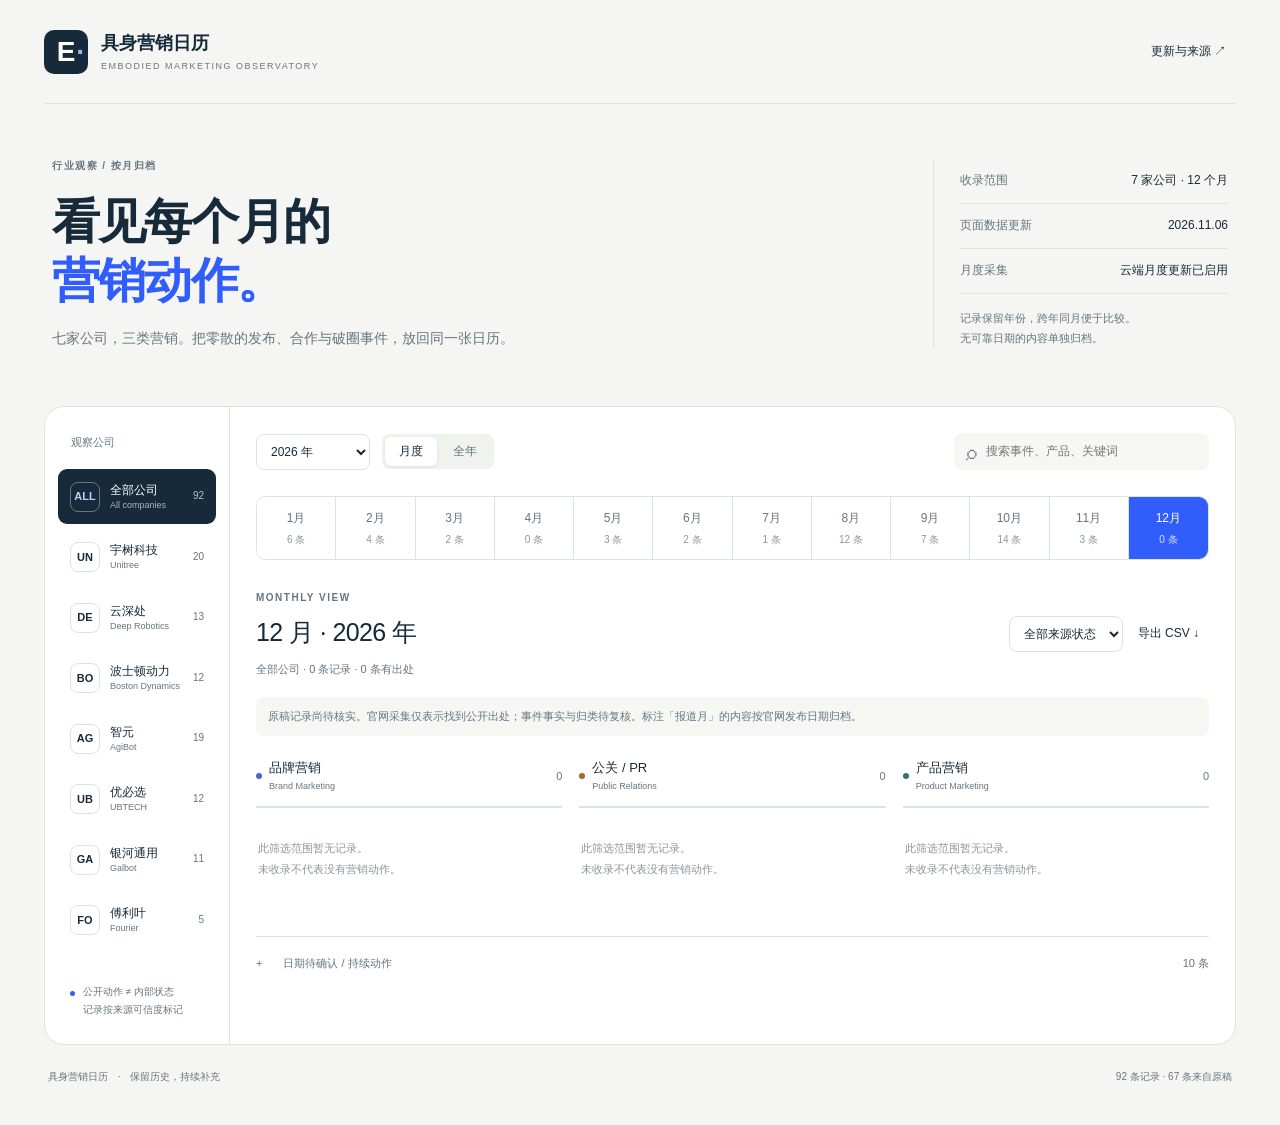
==== commit 8513e6e0: "Update public marketing calendar" ====
--- a/index.html
+++ b/index.html
@@ -41,7 +41,7 @@
 </div>
 <dialog id="event-dialog" aria-labelledby="event-dialog-title"><div class="dialog-top"><span class="eyebrow">事件档案</span><button id="close-event" class="quiet" aria-label="关闭事件详情">关闭 ×</button></div><div id="event-detail"></div></dialog>
 <dialog id="about-dialog" aria-labelledby="about-dialog-title"><div class="dialog-top"><h2 id="about-dialog-title">更新与来源</h2><button id="close-about" class="quiet" aria-label="关闭更新与来源">关闭 ×</button></div><div id="about-content"></div></dialog>
-<script type="application/json" id="calendar-data">{"schema_version": 1, "updated_at": "2026-11-06T20:50:57+08:00", "last_collection_at": "2026-11-06T20:55:17+08:00", "last_success_at": "2026-11-06T20:55:17+08:00", "companies": [{"id": "unitree", "name": "宇树科技", "en": "Unitree", "focus": "四足 / 人形"}, {"id": "deep", "name": "云深处", "en": "Deep Robotics", "focus": "四足 / 工业"}, {"id": "boston", "name": "波士顿动力", "en": "Boston Dynamics", "focus": "四足 / 人形 / 物流"}, {"id": "agibot", "name": "智元", "en": "AgiBot", "focus": "人形 / 全矩阵"}, {"id": "ubtech", "name": "优必选", "en": "UBTECH", "focus": "人形 / 工业"}, {"id": "galbot", "name": "银河通用", "en": "Galbot", "focus": "ET1 / 星仔"}, {"id": "fourier", "name": "傅利叶", "en": "Fourier", "focus": "人形 / 康养"}], "events": [{"id": "original-76e19db02dcc", "company": "unitree", "category": "brand", "title": "春晚H1《秧BOT》全网刷屏", "summary": "", "year": 2025, "month": 1, "date": null, "date_basis": "original_month", "original_year": 2025, "original_month": 1, "status": "pending", "sources": [], "origin": "original", "continuous": false, "added_at": "2026-11-06", "notes": "原稿导入，尚未核实事件、时间与数据。"}, {"id": "original-5643a35c9cc0", "company": "unitree", "category": "brand", "title": "CES展台G1格斗13分钟围满", "summary": "", "year": 2026, "month": 1, "date": null, "date_basis": "original_month", "original_year": 2026, "original_month": 1, "status": "pending", "sources": [], "origin": "original", "continuous": false, "added_at": "2026-11-06", "notes": "原稿导入，尚未核实事件、时间与数据。"}, {"id": "original-8ac73b32db8a", "company": "unitree", "category": "brand", "title": "马年春晚G1/H2《武BOT》义乌集群武术", "summary": "", "year": 2026, "month": 2, "date": null, "date_basis": "original_month", "original_year": 2026, "original_month": 2, "status": "pending", "sources": [], "origin": "original", "continuous": false, "added_at": "2026-11-06", "notes": "原稿导入，尚未核实事件、时间与数据。"}, {"id": "original-311922480683", "company": "unitree", "category": "brand", "title": "开源生态(43项目·持续)", "summary": "", "year": null, "month": null, "date": null, "date_basis": "unknown", "original_year": null, "original_month": 2, "status": "pending", "sources": [], "origin": "original", "continuous": true, "added_at": "2026-11-06", "notes": "原稿导入，尚未核实事件、时间与数据。原稿注明持续型动作，未强行归入单月。"}, {"id": "original-4be0bb8d2b93", "company": "unitree", "category": "brand", "title": "G1人形格斗赛", "summary": "", "year": 2025, "month": 5, "date": null, "date_basis": "original_month", "original_year": 2025, "original_month": 5, "status": "pending", "sources": [], "origin": "original", "continuous": false, "added_at": "2026-11-06", "notes": "原稿导入，尚未核实事件、时间与数据。"}, {"id": "original-b68f825484ba", "company": "unitree", "category": "brand", "title": "浙大产业学院(生态)", "summary": "", "year": 2026, "month": 6, "date": null, "date_basis": "original_month", "original_year": 2026, "original_month": 6, "status": "pending", "sources": [], "origin": "original", "continuous": false, "added_at": "2026-11-06", "notes": "原稿导入，尚未核实事件、时间与数据。"}, {"id": "original-5a2a822ad8a0", "company": "unitree", "category": "brand", "title": "运动会H1夺4金", "summary": "", "year": 2025, "month": 8, "date": null, "date_basis": "original_month", "original_year": 2025, "original_month": 8, "status": "pending", "sources": [], "origin": "original", "continuous": false, "added_at": "2026-11-06", "notes": "原稿导入，尚未核实事件、时间与数据。"}, {"id": "original-e77001e86aa3", "company": "unitree", "category": "brand", "title": "WRC群舞/乒乓球/机甲", "summary": "", "year": 2026, "month": 8, "date": null, "date_basis": "original_month", "original_year": 2026, "original_month": 8, "status": "pending", "sources": [], "origin": "original", "continuous": false, "added_at": "2026-11-06", "notes": "原稿导入，尚未核实事件、时间与数据。"}, {"id": "original-762465c4b6e9", "company": "unitree", "category": "brand", "title": "IFA柏林表演", "summary": "", "year": 2025, "month": 9, "date": null, "date_basis": "original_month", "original_year": 2025, "original_month": 9, "status": "pending", "sources": [], "origin": "original", "continuous": false, "added_at": "2026-11-06", "notes": "原稿导入，尚未核实事件、时间与数据。"}, {"id": "original-75ec8842c6fe", "company": "unitree", "category": "brand", "title": "泰山A2全自主登3100级", "summary": "", "year": 2026, "month": 11, "date": null, "date_basis": "original_month", "original_year": 2026, "original_month": 11, "status": "pending", "sources": [], "origin": "original", "continuous": false, "added_at": "2026-11-06", "notes": "原稿导入，尚未核实事件、时间与数据。"}, {"id": "original-3f4ef9409029", "company": "unitree", "category": "brand", "title": "王力宏演唱会6台伴舞(马斯克转发)", "summary": "", "year": 2025, "month": 12, "date": null, "date_basis": "original_month", "original_year": 2025, "original_month": 12, "status": "pending", "sources": [], "origin": "original", "continuous": false, "added_at": "2026-11-06", "notes": "原稿导入，尚未核实事件、时间与数据。"}, {"id": "original-1ae8ebc83518", "company": "unitree", "category": "pr", "title": "德国总理默茨率团参观", "summary": "", "year": 2026, "month": 2, "date": null, "date_basis": "original_month", "original_year": 2026, "original_month": 2, "status": "pending", "sources": [], "origin": "original", "continuous": false, "added_at": "2026-11-06", "notes": "原稿导入，尚未核实事件、时间与数据。"}, {"id": "original-ee35f653d2db", "company": "unitree", "category": "pr", "title": "黄仁勋官宣英伟达合作H2+(GR00T参考设计)", "summary": "", "year": 2026, "month": 6, "date": null, "date_basis": "original_month", "original_year": 2026, "original_month": 6, "status": "pending", "sources": [], "origin": "original", "continuous": false, "added_at": "2026-11-06", "notes": "原稿导入，尚未核实事件、时间与数据。"}, {"id": "original-914daf1ed7f8", "company": "unitree", "category": "pr", "title": "科创板上市", "summary": "", "year": 2026, "month": 8, "date": null, "date_basis": "original_month", "original_year": 2026, "original_month": 8, "status": "pending", "sources": [], "origin": "original", "continuous": false, "added_at": "2026-11-06", "notes": "原稿导入，尚未核实事件、时间与数据。"}, {"id": "original-6265d9594e72", "company": "unitree", "category": "product", "title": "CES产品露出(G1/H2)", "summary": "", "year": 2026, "month": 1, "date": null, "date_basis": "original_month", "original_year": 2026, "original_month": 1, "status": "pending", "sources": [], "origin": "original", "continuous": false, "added_at": "2026-11-06", "notes": "原稿导入，尚未核实事件、时间与数据。"}, {"id": "original-b7a4161927e0", "company": "unitree", "category": "product", "title": "人形收入>50%/5500+台(软数据)", "summary": "", "year": 2025, "month": 1, "date": null, "date_basis": "original_month", "original_year": 2025, "original_month": 1, "status": "pending", "sources": [], "origin": "original", "continuous": false, "added_at": "2026-11-06", "notes": "原稿导入，尚未核实事件、时间与数据。"}, {"id": "original-757c9301f19a", "company": "unitree", "category": "product", "title": "WRC GD01载人机甲发布", "summary": "", "year": 2026, "month": 8, "date": null, "date_basis": "original_month", "original_year": 2026, "original_month": 8, "status": "pending", "sources": [], "origin": "original", "continuous": false, "added_at": "2026-11-06", "notes": "原稿导入，尚未核实事件、时间与数据。"}, {"id": "original-7139a19ddf42", "company": "unitree", "category": "product", "title": "Apollo Store上线+京东MALL首店", "summary": "", "year": 2025, "month": 12, "date": null, "date_basis": "original_month", "original_year": 2025, "original_month": 12, "status": "pending", "sources": [], "origin": "original", "continuous": false, "added_at": "2026-11-06", "notes": "原稿导入，尚未核实事件、时间与数据。"}, {"id": "original-1a0866e43aa0", "company": "deep", "category": "brand", "title": "WAIC实景巡检(电力巡检搬进馆)", "summary": "", "year": 2025, "month": 7, "date": null, "date_basis": "original_month", "original_year": 2025, "original_month": 7, "status": "pending", "sources": [], "origin": "original", "continuous": false, "added_at": "2026-11-06", "notes": "原稿导入，尚未核实事件、时间与数据。"}, {"id": "original-6774a76d4fa6", "company": "deep", "category": "brand", "title": "WRC人形首秀", "summary": "", "year": 2026, "month": 8, "date": null, "date_basis": "original_month", "original_year": 2026, "original_month": 8, "status": "pending", "sources": [], "origin": "original", "continuous": false, "added_at": "2026-11-06", "notes": "原稿导入，尚未核实事件、时间与数据。"}, {"id": "original-6335a63e0a3f", "company": "deep", "category": "brand", "title": "GITEX迪拜(安防/应急方案)", "summary": "", "year": 2025, "month": 10, "date": null, "date_basis": "original_month", "original_year": 2025, "original_month": 10, "status": "pending", "sources": [], "origin": "original", "continuous": false, "added_at": "2026-11-06", "notes": "原稿导入，尚未核实事件、时间与数据。"}, {"id": "original-6feca842fb54", "company": "deep", "category": "pr", "title": "GITEX中国驻阿总领事到场", "summary": "", "year": 2025, "month": 10, "date": null, "date_basis": "original_month", "original_year": 2025, "original_month": 10, "status": "pending", "sources": [], "origin": "original", "continuous": false, "added_at": "2026-11-06", "notes": "原稿导入，尚未核实事件、时间与数据。"}, {"id": "original-575c8e2e4b6c", "company": "deep", "category": "pr", "title": "超5亿C轮融资(年未明·PR)", "summary": "", "year": null, "month": null, "date": null, "date_basis": "unknown", "original_year": null, "original_month": 12, "status": "pending", "sources": [], "origin": "original", "continuous": false, "added_at": "2026-11-06", "notes": "原稿导入，尚未核实事件、时间与数据。"}, {"id": "original-93c8bf63f032", "company": "deep", "category": "product", "title": "绝影X30/山猫M20首秀+巡检数据披露", "summary": "", "year": 2025, "month": 7, "date": null, "date_basis": "original_month", "original_year": 2025, "original_month": 7, "status": "pending", "sources": [], "origin": "original", "continuous": false, "added_at": "2026-11-06", "notes": "原稿导入，尚未核实事件、时间与数据。"}, {"id": "original-ff898a303aff", "company": "deep", "category": "product", "title": "全球首款全天候人形发布", "summary": "", "year": 2026, "month": 8, "date": null, "date_basis": "original_month", "original_year": 2026, "original_month": 8, "status": "pending", "sources": [], "origin": "original", "continuous": false, "added_at": "2026-11-06", "notes": "原稿导入，尚未核实事件、时间与数据。"}, {"id": "original-067a8d403be1", "company": "deep", "category": "product", "title": "新加坡电网隧道巡检交付(出海落地)", "summary": "", "year": null, "month": null, "date": null, "date_basis": "unknown", "original_year": null, "original_month": 11, "status": "pending", "sources": [], "origin": "original", "continuous": false, "added_at": "2026-11-06", "notes": "原稿导入，尚未核实事件、时间与数据。"}, {"id": "original-0652cb651882", "company": "boston", "category": "brand", "title": "AGT直播编舞(认知重塑·8–9月播出)", "summary": "", "year": 2025, "month": 5, "date": null, "date_basis": "original_month", "original_year": 2025, "original_month": 5, "status": "pending", "sources": [], "origin": "original", "continuous": false, "added_at": "2026-11-06", "notes": "原稿导入，尚未核实事件、时间与数据。"}, {"id": "original-e61019575cfc", "company": "boston", "category": "brand", "title": "Calgary Stampede 14晚live", "summary": "", "year": 2024, "month": 7, "date": null, "date_basis": "original_month", "original_year": 2024, "original_month": 7, "status": "pending", "sources": [], "origin": "original", "continuous": false, "added_at": "2026-11-06", "notes": "原稿导入，尚未核实事件、时间与数据。"}, {"id": "original-a0c4937c4a48", "company": "boston", "category": "brand", "title": "AGT播出季(承接)", "summary": "", "year": 2025, "month": 8, "date": null, "date_basis": "original_month", "original_year": 2025, "original_month": 8, "status": "pending", "sources": [], "origin": "original", "continuous": false, "added_at": "2026-11-06", "notes": "原稿导入，尚未核实事件、时间与数据。"}, {"id": "original-70752ee1a6aa", "company": "boston", "category": "pr", "title": "Hyundai部署「数万台」", "summary": "", "year": 2025, "month": 4, "date": null, "date_basis": "original_month", "original_year": 2025, "original_month": 4, "status": "pending", "sources": [], "origin": "original", "continuous": false, "added_at": "2026-11-06", "notes": "原稿导入，尚未核实事件、时间与数据。"}, {"id": "original-862db5202f8e", "company": "boston", "category": "pr", "title": "DHL MOU追加1000台", "summary": "", "year": 2025, "month": 5, "date": null, "date_basis": "original_month", "original_year": 2025, "original_month": 5, "status": "pending", "sources": [], "origin": "original", "continuous": false, "added_at": "2026-11-06", "notes": "原稿导入，尚未核实事件、时间与数据。"}, {"id": "original-dee8a2b9fa60", "company": "boston", "category": "pr", "title": "裁员45人(盈利压力)", "summary": "", "year": 2024, "month": 12, "date": null, "date_basis": "original_month", "original_year": 2024, "original_month": 12, "status": "pending", "sources": [], "origin": "original", "continuous": false, "added_at": "2026-11-06", "notes": "原稿导入，尚未核实事件、时间与数据。"}, {"id": "original-6d04f0619578", "company": "boston", "category": "product", "title": "Orbit机队软件迭代(持续)", "summary": "", "year": null, "month": null, "date": null, "date_basis": "unknown", "original_year": null, "original_month": 12, "status": "pending", "sources": [], "origin": "original", "continuous": true, "added_at": "2026-11-06", "notes": "原稿导入，尚未核实事件、时间与数据。原稿注明持续型动作，未强行归入单月。"}, {"id": "original-930be51f85e4", "company": "agibot", "category": "brand", "title": "CES26北美首秀", "summary": "", "year": 2026, "month": 1, "date": null, "date_basis": "original_month", "original_year": 2026, "original_month": 1, "status": "pending", "sources": [], "origin": "original", "continuous": false, "added_at": "2026-11-06", "notes": "原稿导入，尚未核实事件、时间与数据。"}, {"id": "original-6ffe33b7e1d2", "company": "agibot", "category": "brand", "title": "米兰欧洲首发(文化破圈侧)", "summary": "", "year": 2026, "month": 1, "date": null, "date_basis": "original_month", "original_year": 2026, "original_month": 1, "status": "pending", "sources": [], "origin": "original", "continuous": false, "added_at": "2026-11-06", "notes": "原稿导入，尚未核实事件、时间与数据。"}, {"id": "original-1a060dab21f1", "company": "agibot", "category": "brand", "title": "《机器人奇妙夜》", "summary": "", "year": 2026, "month": 2, "date": null, "date_basis": "original_month", "original_year": 2026, "original_month": 2, "status": "pending", "sources": [], "origin": "original", "continuous": false, "added_at": "2026-11-06", "notes": "原稿导入，尚未核实事件、时间与数据。"}, {"id": "original-c3be82d91b49", "company": "agibot", "category": "brand", "title": "MWC26西班牙国王参观", "summary": "", "year": 2026, "month": 3, "date": null, "date_basis": "original_month", "original_year": 2026, "original_month": 3, "status": "pending", "sources": [], "origin": "original", "continuous": false, "added_at": "2026-11-06", "notes": "原稿导入，尚未核实事件、时间与数据。"}, {"id": "original-39552e9875ef", "company": "agibot", "category": "brand", "title": "外滩大会(千万关注)", "summary": "", "year": 2025, "month": 9, "date": null, "date_basis": "original_month", "original_year": 2025, "original_month": 9, "status": "pending", "sources": [], "origin": "original", "continuous": false, "added_at": "2026-11-06", "notes": "原稿导入，尚未核实事件、时间与数据。"}, {"id": "original-93da40dfd166", "company": "agibot", "category": "brand", "title": "上海时装周走秀", "summary": "", "year": 2025, "month": 10, "date": null, "date_basis": "original_month", "original_year": 2025, "original_month": 10, "status": "pending", "sources": [], "origin": "original", "continuous": false, "added_at": "2026-11-06", "notes": "原稿导入，尚未核实事件、时间与数据。"}, {"id": "original-37820a00ab9b", "company": "agibot", "category": "brand", "title": "戏剧学院80周年+进博会快闪+SAP TechEd柏林", "summary": "", "year": 2025, "month": 11, "date": null, "date_basis": "original_month", "original_year": 2025, "original_month": 11, "status": "pending", "sources": [], "origin": "original", "continuous": false, "added_at": "2026-11-06", "notes": "原稿导入，尚未核实事件、时间与数据。"}, {"id": "original-1ff0379dbbff", "company": "agibot", "category": "pr", "title": "米兰欧洲首发(500+伙伴·空客VP站台)", "summary": "", "year": 2026, "month": 1, "date": null, "date_basis": "original_month", "original_year": 2026, "original_month": 1, "status": "pending", "sources": [], "origin": "original", "continuous": false, "added_at": "2026-11-06", "notes": "原稿导入，尚未核实事件、时间与数据。"}, {"id": "original-fdad430bf5cd", "company": "agibot", "category": "pr", "title": "远征A2三认证(CR/CE/FCC·年未明)", "summary": "", "year": null, "month": null, "date": null, "date_basis": "unknown", "original_year": null, "original_month": 12, "status": "pending", "sources": [], "origin": "original", "continuous": false, "added_at": "2026-11-06", "notes": "原稿导入，尚未核实事件、时间与数据。"}, {"id": "original-195347a2d0a3", "company": "agibot", "category": "product", "title": "米兰首发(产品+渠道)", "summary": "", "year": 2026, "month": 1, "date": null, "date_basis": "original_month", "original_year": 2026, "original_month": 1, "status": "pending", "sources": [], "origin": "original", "continuous": false, "added_at": "2026-11-06", "notes": "原稿导入，尚未核实事件、时间与数据。"}, {"id": "original-dc88753e30a5", "company": "agibot", "category": "product", "title": "擎天租租赁平台(持续)", "summary": "", "year": null, "month": null, "date": null, "date_basis": "unknown", "original_year": null, "original_month": 2, "status": "pending", "sources": [], "origin": "original", "continuous": true, "added_at": "2026-11-06", "notes": "原稿导入，尚未核实事件、时间与数据。原稿注明持续型动作，未强行归入单月。"}, {"id": "original-ef999aeb52b4", "company": "agibot", "category": "product", "title": "5100台出货声称(软数据)", "summary": "", "year": null, "month": null, "date": null, "date_basis": "unknown", "original_year": null, "original_month": 11, "status": "pending", "sources": [], "origin": "original", "continuous": false, "added_at": "2026-11-06", "notes": "原稿导入，尚未核实事件、时间与数据。"}, {"id": "original-b79d9c9e98db", "company": "ubtech", "category": "brand", "title": "大阪世博导览(4–10月持续)", "summary": "", "year": null, "month": null, "date": null, "date_basis": "unknown", "original_year": 2025, "original_month": 4, "status": "pending", "sources": [], "origin": "original", "continuous": true, "added_at": "2026-11-06", "notes": "原稿导入，尚未核实事件、时间与数据。原稿注明持续型动作，未强行归入单月。"}, {"id": "original-b726dd9bc46b", "company": "ubtech", "category": "pr", "title": "富士康三年战略官宣", "summary": "", "year": 2025, "month": 1, "date": null, "date_basis": "original_month", "original_year": 2025, "original_month": 1, "status": "pending", "sources": [], "origin": "original", "continuous": false, "added_at": "2026-11-06", "notes": "原稿导入，尚未核实事件、时间与数据。"}, {"id": "original-ab23931f96e6", "company": "ubtech", "category": "pr", "title": "东风柳汽意向超500台", "summary": "", "year": 2025, "month": 6, "date": null, "date_basis": "original_month", "original_year": 2025, "original_month": 6, "status": "pending", "sources": [], "origin": "original", "continuous": false, "added_at": "2026-11-06", "notes": "原稿导入，尚未核实事件、时间与数据。"}, {"id": "original-c5afc951f593", "company": "ubtech", "category": "pr", "title": "韩国出海(德山JMR/AJIN)", "summary": "", "year": 2026, "month": 7, "date": null, "date_basis": "original_month", "original_year": 2026, "original_month": 7, "status": "pending", "sources": [], "origin": "original", "continuous": false, "added_at": "2026-11-06", "notes": "原稿导入，尚未核实事件、时间与数据。"}, {"id": "original-769a8bb5bebe", "company": "ubtech", "category": "pr", "title": "2025订单超14亿(业绩·年未明)", "summary": "", "year": null, "month": null, "date": null, "date_basis": "unknown", "original_year": null, "original_month": 12, "status": "pending", "sources": [], "origin": "original", "continuous": false, "added_at": "2026-11-06", "notes": "原稿导入，尚未核实事件、时间与数据。"}, {"id": "original-7d3b3fbc3e04", "company": "ubtech", "category": "product", "title": "首进蔚来总装实训", "summary": "", "year": 2024, "month": 2, "date": null, "date_basis": "original_month", "original_year": 2024, "original_month": 2, "status": "pending", "sources": [], "origin": "original", "continuous": false, "added_at": "2026-11-06", "notes": "原稿导入，尚未核实事件、时间与数据。"}, {"id": "original-d30defd18bde", "company": "ubtech", "category": "product", "title": "东风柳汽20台(全球首次批量进厂)", "summary": "", "year": 2025, "month": 4, "date": null, "date_basis": "original_month", "original_year": 2025, "original_month": 4, "status": "pending", "sources": [], "origin": "original", "continuous": false, "added_at": "2026-11-06", "notes": "原稿导入，尚未核实事件、时间与数据。"}, {"id": "original-e3601b2fbb67", "company": "ubtech", "category": "product", "title": "Walker S2 3分钟自主换电(卖点)", "summary": "", "year": 2025, "month": 4, "date": null, "date_basis": "original_month", "original_year": 2025, "original_month": 4, "status": "pending", "sources": [], "origin": "original", "continuous": false, "added_at": "2026-11-06", "notes": "原稿导入，尚未核实事件、时间与数据。"}, {"id": "original-ee795b94e7ab", "company": "ubtech", "category": "product", "title": "比亚迪实训协同", "summary": "", "year": 2024, "month": 10, "date": null, "date_basis": "original_month", "original_year": 2024, "original_month": 10, "status": "pending", "sources": [], "origin": "original", "continuous": false, "added_at": "2026-11-06", "notes": "原稿导入，尚未核实事件、时间与数据。"}, {"id": "original-16f08f127bda", "company": "ubtech", "category": "product", "title": "第1000台S2下线", "summary": "", "year": 2025, "month": 11, "date": null, "date_basis": "original_month", "original_year": 2025, "original_month": 11, "status": "pending", "sources": [], "origin": "original", "continuous": false, "added_at": "2026-11-06", "notes": "原稿导入，尚未核实事件、时间与数据。"}, {"id": "original-26755ca002df", "company": "ubtech", "category": "product", "title": "极氪数十台多机协同", "summary": "", "year": 2024, "month": 12, "date": null, "date_basis": "original_month", "original_year": 2024, "original_month": 12, "status": "pending", "sources": [], "origin": "original", "continuous": false, "added_at": "2026-11-06", "notes": "原稿导入，尚未核实事件、时间与数据。"}, {"id": "original-bcb6748c0807", "company": "galbot", "category": "brand", "title": "春晚「小盖」搭沈腾马丽", "summary": "", "year": 2026, "month": 2, "date": null, "date_basis": "original_month", "original_year": 2026, "original_month": 2, "status": "pending", "sources": [], "origin": "original", "continuous": false, "added_at": "2026-11-06", "notes": "原稿导入，尚未核实事件、时间与数据。"}, {"id": "original-04e9ddea5ecf", "company": "galbot", "category": "brand", "title": "运动会郑洁网球全球直播(体育IP)", "summary": "", "year": 2026, "month": 8, "date": null, "date_basis": "original_month", "original_year": 2026, "original_month": 8, "status": "pending", "sources": [], "origin": "original", "continuous": false, "added_at": "2026-11-06", "notes": "原稿导入，尚未核实事件、时间与数据。"}, {"id": "original-57fdab40aaae", "company": "galbot", "category": "pr", "title": "WRC发布ET1+星脑(官宣)", "summary": "", "year": 2026, "month": 8, "date": null, "date_basis": "original_month", "original_year": 2026, "original_month": 8, "status": "pending", "sources": [], "origin": "original", "continuous": false, "added_at": "2026-11-06", "notes": "原稿导入，尚未核实事件、时间与数据。"}, {"id": "original-25a6c698aa4f", "company": "galbot", "category": "pr", "title": "预订24h破200台战报", "summary": "", "year": 2026, "month": 9, "date": null, "date_basis": "original_month", "original_year": 2026, "original_month": 9, "status": "pending", "sources": [], "origin": "original", "continuous": false, "added_at": "2026-11-06", "notes": "原稿导入，尚未核实事件、时间与数据。"}, {"id": "original-c4ef3e2a1302", "company": "galbot", "category": "product", "title": "ET1产品发布+星脑一脑多能", "summary": "", "year": 2026, "month": 8, "date": null, "date_basis": "original_month", "original_year": 2026, "original_month": 8, "status": "pending", "sources": [], "origin": "original", "continuous": false, "added_at": "2026-11-06", "notes": "原稿导入，尚未核实事件、时间与数据。"}, {"id": "original-ae5d9733416d", "company": "galbot", "category": "product", "title": "开启预订(24h 200台·0实际交付)", "summary": "", "year": 2026, "month": 9, "date": null, "date_basis": "original_month", "original_year": 2026, "original_month": 9, "status": "pending", "sources": [], "origin": "original", "continuous": false, "added_at": "2026-11-06", "notes": "原稿导入，尚未核实事件、时间与数据。"}, {"id": "original-652a526d0c57", "company": "fourier", "category": "brand", "title": "GReAT峰会(上海张江)", "summary": "", "year": 2026, "month": 5, "date": null, "date_basis": "original_month", "original_year": 2026, "original_month": 5, "status": "pending", "sources": [], "origin": "original", "continuous": false, "added_at": "2026-11-06", "notes": "原稿导入，尚未核实事件、时间与数据。"}, {"id": "original-a6c376ac79d9", "company": "fourier", "category": "pr", "title": "NHG/名古屋大学临床合作签约", "summary": "", "year": 2026, "month": 5, "date": null, "date_basis": "original_month", "original_year": 2026, "original_month": 5, "status": "pending", "sources": [], "origin": "original", "continuous": false, "added_at": "2026-11-06", "notes": "原稿导入，尚未核实事件、时间与数据。"}, {"id": "original-690e72ee09f7", "company": "fourier", "category": "pr", "title": "已落地1000+医院(年未明)", "summary": "", "year": null, "month": null, "date": null, "date_basis": "unknown", "original_year": null, "original_month": 12, "status": "pending", "sources": [], "origin": "original", "continuous": false, "added_at": "2026-11-06", "notes": "原稿导入，尚未核实事件、时间与数据。"}, {"id": "original-dc4fb947d07e", "company": "fourier", "category": "product", "title": "GR-2预购$125k·目标出货1000+", "summary": "", "year": 2026, "month": 3, "date": null, "date_basis": "original_month", "original_year": 2026, "original_month": 3, "status": "pending", "sources": [], "origin": "original", "continuous": false, "added_at": "2026-11-06", "notes": "原稿导入，尚未核实事件、时间与数据。"}, {"id": "original-4b309818f354", "company": "fourier", "category": "product", "title": "rPPG测生命体征·康复港", "summary": "", "year": 2026, "month": 5, "date": null, "date_basis": "original_month", "original_year": 2026, "original_month": 5, "status": "pending", "sources": [], "origin": "original", "continuous": false, "added_at": "2026-11-06", "notes": "原稿导入，尚未核实事件、时间与数据。"}, {"id": "official-c396943186c5", "company": "unitree", "category": "pr", "title": "缅甸总统敏昂莱参访宇树科技", "summary": "", "year": 2026, "month": 8, "date": "2026-08-05", "date_basis": "publication", "status": "collected", "sources": [{"url": "https://www.unitree.com/news/44", "title": "Welcoming Myanmar President Min Aung Hlaing to Unitree", "publisher": "宇树科技官网", "published_at": "2026-08-05", "kind": "listing"}, {"url": "https://www.unitree.com/news/", "title": "官网新闻列表（含发布日期）", "publisher": "宇树科技官网", "published_at": null, "kind": "listing"}], "origin": "official", "continuous": false, "added_at": "2026-11-06", "notes": "官网标题自动采集并归类，事实与归类仍待核实。官网发布日期不等同于事件发生日期；数据、订单和领先性表述为公司口径。", "title_edited": true}, {"id": "official-29e63c219f46", "company": "unitree", "category": "brand", "title": "宇树创始人王兴兴登上《时代》杂志封面", "summary": "", "year": 2026, "month": 8, "date": "2026-08-05", "date_basis": "publication", "status": "collected", "sources": [{"url": "https://www.unitree.com/news/42", "title": "Unitree founder Wang Xingxing graces the cover of Time magazine", "publisher": "宇树科技官网", "published_at": "2026-08-05", "kind": "listing"}, {"url": "https://www.unitree.com/news/", "title": "官网新闻列表（含发布日期）", "publisher": "宇树科技官网", "published_at": null, "kind": "listing"}], "origin": "official", "continuous": false, "added_at": "2026-11-06", "notes": "官网标题自动采集并归类，事实与归类仍待核实。官网发布日期不等同于事件发生日期；数据、订单和领先性表述为公司口径。", "title_edited": true}, {"id": "official-368d02bed2c6", "company": "deep", "category": "product", "title": "云深处科技密集发布具身大脑系列成果 贯通具身智能全技术链路", "summary": "", "year": 2026, "month": 10, "date": "2026-10-28", "date_basis": "publication", "status": "collected", "sources": [{"url": "https://www.deeprobotics.cn/news/detail/30.html", "title": "云深处科技密集发布具身大脑系列成果 贯通具身智能全技术链路", "publisher": "云深处官网", "published_at": "2026-10-28", "kind": "listing"}, {"url": "https://www.deeprobotics.cn/", "title": "官网新闻列表（含发布日期）", "publisher": "云深处官网", "published_at": null, "kind": "listing"}], "origin": "official", "continuous": false, "added_at": "2026-11-06", "notes": "官网标题自动采集并归类，事实与归类仍待核实。官网发布日期不等同于事件发生日期；数据、订单和领先性表述为公司口径。"}, {"id": "official-537e74d3d4db", "company": "deep", "category": "pr", "title": "哀牢山首位“机器人科考队员”!云深处机器狗赋能科考中国", "summary": "", "year": 2026, "month": 10, "date": "2026-10-16", "date_basis": "publication", "status": "collected", "sources": [{"url": "https://www.deeprobotics.cn/news/detail/26.html", "title": "哀牢山首位“机器人科考队员”!云深处机器狗赋能科考中国", "publisher": "云深处官网", "published_at": "2026-10-16", "kind": "listing"}, {"url": "https://www.deeprobotics.cn/", "title": "官网新闻列表（含发布日期）", "publisher": "云深处官网", "published_at": null, "kind": "listing"}], "origin": "official", "continuous": false, "added_at": "2026-11-06", "notes": "官网标题自动采集并归类，事实与归类仍待核实。官网发布日期不等同于事件发生日期；数据、订单和领先性表述为公司口径。"}, {"id": "official-124091533ec2", "company": "deep", "category": "product", "title": "科技赋能城市交通 云深处人形机器人开展国庆实战测试", "summary": "", "year": 2026, "month": 10, "date": "2026-10-16", "date_basis": "publication", "status": "collected", "sources": [{"url": "https://www.deeprobotics.cn/news/detail/29.html", "title": "科技赋能城市交通 云深处人形机器人开展国庆实战测试", "publisher": "云深处官网", "published_at": "2026-10-16", "kind": "listing"}, {"url": "https://www.deeprobotics.cn/", "title": "官网新闻列表（含发布日期）", "publisher": "云深处官网", "published_at": null, "kind": "listing"}], "origin": "official", "continuous": false, "added_at": "2026-11-06", "notes": "官网标题自动采集并归类，事实与归类仍待核实。官网发布日期不等同于事件发生日期；数据、订单和领先性表述为公司口径。"}, {"id": "official-fb6ba517a7bb", "company": "deep", "category": "brand", "title": "以真实场景丈量技术高度！世界人工智能开源大赛落幕 云深处助力具身智能破局落地", "summary": "", "year": 2026, "month": 10, "date": "2026-10-16", "date_basis": "publication", "status": "collected", "sources": [{"url": "https://www.deeprobotics.cn/news/detail/28.html", "title": "以真实场景丈量技术高度！世界人工智能开源大赛落幕 云深处助力具身智能破局落地", "publisher": "云深处官网", "published_at": "2026-10-16", "kind": "listing"}, {"url": "https://www.deeprobotics.cn/", "title": "官网新闻列表（含发布日期）", "publisher": "云深处官网", "published_at": null, "kind": "listing"}], "origin": "official", "continuous": false, "added_at": "2026-11-06", "notes": "官网标题自动采集并归类，事实与归类仍待核实。官网发布日期不等同于事件发生日期；数据、订单和领先性表述为公司口径。"}, {"id": "official-62b424206bce", "company": "deep", "category": "pr", "title": "奔赴腾格里沙漠！云深处机器狗赋能一线巡护治沙", "summary": "", "year": 2026, "month": 10, "date": "2026-10-16", "date_basis": "publication", "status": "collected", "sources": [{"url": "https://www.deeprobotics.cn/news/detail/27.html", "title": "奔赴腾格里沙漠！云深处机器狗赋能一线巡护治沙", "publisher": "云深处官网", "published_at": "2026-10-16", "kind": "listing"}, {"url": "https://www.deeprobotics.cn/", "title": "官网新闻列表（含发布日期）", "publisher": "云深处官网", "published_at": null, "kind": "listing"}], "origin": "official", "continuous": false, "added_at": "2026-11-06", "notes": "官网标题自动采集并归类，事实与归类仍待核实。官网发布日期不等同于事件发生日期；数据、订单和领先性表述为公司口径。"}, {"id": "official-43de163b3c34", "company": "boston", "category": "product", "title": "波士顿动力发布新一代 Stretch 机器人", "summary": "", "year": 2026, "month": 11, "date": "2026-11-03", "date_basis": "publication", "status": "collected", "sources": [{"url": "https://bostondynamics.com/news/boston-dynamics-launches-next-generation-stretch-robot/", "title": "Boston Dynamics Launches Next Generation Stretch Robot", "publisher": "Boston Dynamics 官网", "published_at": "2026-11-03", "kind": "article"}], "origin": "official", "continuous": false, "added_at": "2026-11-06", "notes": "官网标题自动采集并归类，事实与归类仍待核实。官网发布日期不等同于事件发生日期；数据、订单和领先性表述为公司口径。", "title_edited": true}, {"id": "official-301a5a9922ce", "company": "boston", "category": "pr", "title": "波士顿动力任命 Rohit Prasad 为首席执行官", "summary": "", "year": 2026, "month": 10, "date": "2026-10-06", "date_basis": "publication", "status": "collected", "sources": [{"url": "https://bostondynamics.com/news/boston-dynamics-appoints-rohit-prasad-as-chief-executive-officer/", "title": "Boston Dynamics Appoints Rohit Prasad as Chief Executive Officer", "publisher": "Boston Dynamics 官网", "published_at": "2026-10-06", "kind": "article"}], "origin": "official", "continuous": false, "added_at": "2026-11-06", "notes": "官网标题自动采集并归类，事实与归类仍待核实。官网发布日期不等同于事件发生日期；数据、订单和领先性表述为公司口径。", "title_edited": true}, {"id": "official-8b7949b5ee65", "company": "boston", "category": "pr", "title": "波士顿动力发布机器人行业竞争观察内容", "summary": "", "year": 2026, "month": 10, "date": "2026-10-01", "date_basis": "publication", "status": "collected", "sources": [{"url": "https://bostondynamics.com/news/inside-the-robotics-race/", "title": "Inside the Robotics Race", "publisher": "Boston Dynamics 官网", "published_at": "2026-10-01", "kind": "article"}], "origin": "official", "continuous": false, "added_at": "2026-11-06", "notes": "官网标题自动采集并归类，事实与归类仍待核实。官网发布日期不等同于事件发生日期；数据、订单和领先性表述为公司口径。", "title_edited": true}, {"id": "official-251d881f0412", "company": "boston", "category": "product", "title": "波士顿动力启用机器人应用中心，训练人形机器人制造任务", "summary": "", "year": 2026, "month": 9, "date": "2026-09-21", "date_basis": "publication", "status": "collected", "sources": [{"url": "https://bostondynamics.com/news/boston-dynamics-opens-robotics-metaplant-application-center-to-train-humanoid-robots-for-manufacturing-tasks/", "title": "Boston Dynamics Opens Robotics Metaplant Application Center to Train Humanoid Robots for Manufacturing Tasks", "publisher": "Boston Dynamics 官网", "published_at": "2026-09-21", "kind": "article"}], "origin": "official", "continuous": false, "added_at": "2026-11-06", "notes": "官网标题自动采集并归类，事实与归类仍待核实。官网发布日期不等同于事件发生日期；数据、订单和领先性表述为公司口径。", "title_edited": true}, {"id": "official-cc2f74e775cc", "company": "boston", "category": "product", "title": "波士顿动力以 Spot 5.2 展示工厂具身智能应用", "summary": "", "year": 2026, "month": 9, "date": "2026-09-10", "date_basis": "publication", "status": "collected", "sources": [{"url": "https://bostondynamics.com/blog/the-missing-piece-of-your-ai-stack/", "title": "Spot 5.2 Delivers Embodied AI for the Factory Floor", "publisher": "Boston Dynamics 官网", "published_at": "2026-09-10", "kind": "article"}], "origin": "official", "continuous": false, "added_at": "2026-11-06", "notes": "官网标题自动采集并归类，事实与归类仍待核实。官网发布日期不等同于事件发生日期；数据、订单和领先性表述为公司口径。", "title_edited": true}, {"id": "official-dfac6add1f14", "company": "agibot", "category": "product", "title": "智元发布 G2 上海便利店 24 小时实测：6 台机器人完成 1,730 项任务（公司披露）", "summary": "", "year": 2026, "month": 11, "date": "2026-11-06", "date_basis": "publication", "status": "collected", "sources": [{"url": "https://www.agibot.com/article/231/detail/134.html", "title": "Six AGIBOT G2 Robots Complete 1,730 Tasks in 24-Hour Shanghai Convenience Store Trial", "publisher": "智元官网", "published_at": "2026-11-06", "kind": "listing"}, {"url": "https://www.agibot.com/news", "title": "官网新闻列表（含发布日期）", "publisher": "智元官网", "published_at": null, "kind": "listing"}], "origin": "official", "continuous": false, "added_at": "2026-11-06", "notes": "官网标题自动采集并归类，事实与归类仍待核实。官网发布日期不等同于事件发生日期；数据、订单和领先性表述为公司口径。", "title_edited": true}, {"id": "official-e4319e86511b", "company": "agibot", "category": "product", "title": "智元预览 GO-3，并披露三项具身智能基准成绩", "summary": "", "year": 2026, "month": 10, "date": "2026-10-29", "date_basis": "publication", "status": "collected", "sources": [{"url": "https://www.agibot.com/article/231/detail/133.html", "title": "AGIBOT Unveils GO-3 Preview, Takes Top Spot on Three Embodied AI Benchmarks", "publisher": "智元官网", "published_at": "2026-10-29", "kind": "listing"}, {"url": "https://www.agibot.com/news", "title": "官网新闻列表（含发布日期）", "publisher": "智元官网", "published_at": null, "kind": "listing"}], "origin": "official", "continuous": false, "added_at": "2026-11-06", "notes": "官网标题自动采集并归类，事实与归类仍待核实。官网发布日期不等同于事件发生日期；数据、订单和领先性表述为公司口径。", "title_edited": true}, {"id": "official-227e73b34a52", "company": "agibot", "category": "pr", "title": "智元阐释 Worken：如何衡量机器人有效工作", "summary": "", "year": 2026, "month": 10, "date": "2026-10-29", "date_basis": "publication", "status": "collected", "sources": [{"url": "https://www.agibot.com/article/231/detail/132.html", "title": "How Much Work Do Robots Really Deliver? The Thinking Behind Worken", "publisher": "智元官网", "published_at": "2026-10-29", "kind": "listing"}, {"url": "https://www.agibot.com/news", "title": "官网新闻列表（含发布日期）", "publisher": "智元官网", "published_at": null, "kind": "listing"}], "origin": "official", "continuous": false, "added_at": "2026-11-06", "notes": "官网标题自动采集并归类，事实与归类仍待核实。官网发布日期不等同于事件发生日期；数据、订单和领先性表述为公司口径。", "title_edited": true}, {"id": "official-9fbc593bb272", "company": "agibot", "category": "product", "title": "智元在 2026 创新日推出 Worken 机器人工作衡量方式", "summary": "", "year": 2026, "month": 10, "date": "2026-10-28", "date_basis": "publication", "status": "collected", "sources": [{"url": "https://www.agibot.com/article/231/detail/131.html", "title": "AGIBOT Introduces Worken to Measure Productive Robot Work at AGIBOT Innovation Day 2026", "publisher": "智元官网", "published_at": "2026-10-28", "kind": "listing"}, {"url": "https://www.agibot.com/news", "title": "官网新闻列表（含发布日期）", "publisher": "智元官网", "published_at": null, "kind": "listing"}], "origin": "official", "continuous": false, "added_at": "2026-11-06", "notes": "官网标题自动采集并归类，事实与归类仍待核实。官网发布日期不等同于事件发生日期；数据、订单和领先性表述为公司口径。", "title_edited": true}, {"id": "official-91cd8f3f4221", "company": "agibot", "category": "brand", "title": "智元发布 Genie Studio 2.0，推进真实工作场景应用", "summary": "", "year": 2026, "month": 10, "date": "2026-10-26", "date_basis": "publication", "status": "collected", "sources": [{"url": "https://www.agibot.com/article/231/detail/130.html", "title": "AGIBOT Launches Genie Studio 2.0 to Bring Robots into Real Workplaces", "publisher": "智元官网", "published_at": "2026-10-26", "kind": "listing"}, {"url": "https://www.agibot.com/news", "title": "官网新闻列表（含发布日期）", "publisher": "智元官网", "published_at": null, "kind": "listing"}], "origin": "official", "continuous": false, "added_at": "2026-11-06", "notes": "官网标题自动采集并归类，事实与归类仍待核实。官网发布日期不等同于事件发生日期；数据、订单和领先性表述为公司口径。", "title_edited": true}, {"id": "official-56e0a19696ea", "company": "agibot", "category": "brand", "title": "智元开源 AGIBOT WORLD 第四版物理推理数据集", "summary": "", "year": 2026, "month": 10, "date": "2026-10-23", "date_basis": "publication", "status": "collected", "sources": [{"url": "https://www.agibot.com/article/231/detail/129.html", "title": "AGIBOT Open-Sources AGIBOT WORLD Release 4: \"Physical Reasoning\" Dataset Enabling Robots to Reason Before Acting", "publisher": "智元官网", "published_at": "2026-10-23", "kind": "listing"}, {"url": "https://www.agibot.com/news", "title": "官网新闻列表（含发布日期）", "publisher": "智元官网", "published_at": null, "kind": "listing"}], "origin": "official", "continuous": false, "added_at": "2026-11-06", "notes": "官网标题自动采集并归类，事实与归类仍待核实。官网发布日期不等同于事件发生日期；数据、订单和领先性表述为公司口径。", "title_edited": true}, {"id": "official-a5a4aca98d3e", "company": "agibot", "category": "pr", "title": "智元在香港铜锣湾设立办公室", "summary": "", "year": 2026, "month": 10, "date": "2026-10-09", "date_basis": "publication", "status": "collected", "sources": [{"url": "https://www.agibot.com/article/231/detail/127.html", "title": "AGIBOT Opens Hong Kong Office in Causeway Bay", "publisher": "智元官网", "published_at": "2026-10-09", "kind": "listing"}, {"url": "https://www.agibot.com/news", "title": "官网新闻列表（含发布日期）", "publisher": "智元官网", "published_at": null, "kind": "listing"}], "origin": "official", "continuous": false, "added_at": "2026-11-06", "notes": "官网标题自动采集并归类，事实与归类仍待核实。官网发布日期不等同于事件发生日期；数据、订单和领先性表述为公司口径。", "title_edited": true}, {"id": "official-713d7d3e6bc4", "company": "ubtech", "category": "pr", "title": "优必选发布《人形机器人科技伦理治理白皮书》（公司官宣）", "summary": "", "year": 2026, "month": 9, "date": "2026-09-21", "date_basis": "publication", "status": "collected", "sources": [{"url": "https://www.ubtrobot.com/cn/about/news/851243490943045", "title": "全球首部！优必选发布《人形机器人科技伦理治理白皮书》，率先构建具身智能伦理治理框架 了解更多", "publisher": "优必选官网", "published_at": "2026-09-21", "kind": "listing"}, {"url": "https://www.ubtrobot.com/cn/about/news", "title": "官网新闻列表（含发布日期）", "publisher": "优必选官网", "published_at": null, "kind": "listing"}], "origin": "official", "continuous": false, "added_at": "2026-11-06", "notes": "官网标题自动采集并归类，事实与归类仍待核实。官网发布日期不等同于事件发生日期；数据、订单和领先性表述为公司口径。", "title_edited": true}, {"id": "official-a52b1bebaa9c", "company": "galbot", "category": "pr", "title": "银河通用联合研究成果获 IROS 2026 专项最佳论文", "summary": "", "year": 2026, "month": 10, "date": "2026-10-01", "date_basis": "publication", "status": "collected", "sources": [{"url": "https://mp.weixin.qq.com/s/B_IU4PSYifAol1XoATZ6EA", "title": "银河通用联合研究成果获 IROS 2026 专项最佳论文", "publisher": "银河通用官网", "published_at": "2026-10-01", "kind": "listing"}, {"url": "https://www.galbot.com/", "title": "官网新闻列表（含发布日期）", "publisher": "银河通用官网", "published_at": null, "kind": "listing"}], "origin": "official", "continuous": false, "added_at": "2026-11-06", "notes": "官网标题自动采集并归类，事实与归类仍待核实。官网发布日期不等同于事件发生日期；数据、订单和领先性表述为公司口径。"}, {"id": "official-b289464ccbd7", "company": "galbot", "category": "pr", "title": "银河通用落地上海老百姓大药房，人机协同开启智慧医药零售新范本", "summary": "", "year": 2026, "month": 9, "date": "2026-09-28", "date_basis": "publication", "status": "collected", "sources": [{"url": "https://mp.weixin.qq.com/s/jFPDTeeajsbifXMe_T8j_A", "title": "银河通用落地上海老百姓大药房，人机协同开启智慧医药零售新范本", "publisher": "银河通用官网", "published_at": "2026-09-28", "kind": "listing"}, {"url": "https://www.galbot.com/", "title": "官网新闻列表（含发布日期）", "publisher": "银河通用官网", "published_at": null, "kind": "listing"}], "origin": "official", "continuous": false, "added_at": "2026-11-06", "notes": "官网标题自动采集并归类，事实与归类仍待核实。官网发布日期不等同于事件发生日期；数据、订单和领先性表述为公司口径。"}, {"id": "official-9a0aaa2cf37b", "company": "galbot", "category": "product", "title": "全球首个原生智能体机器人『银河星仔』火热预订中", "summary": "", "year": 2026, "month": 9, "date": "2026-09-03", "date_basis": "publication", "status": "collected", "sources": [{"url": "https://mp.weixin.qq.com/s/RnmqpkT5Y-DNg4QE9ga1bg", "title": "全球首个原生智能体机器人『银河星仔』火热预订中", "publisher": "银河通用官网", "published_at": "2026-09-03", "kind": "listing"}, {"url": "https://www.galbot.com/", "title": "官网新闻列表（含发布日期）", "publisher": "银河通用官网", "published_at": null, "kind": "listing"}], "origin": "official", "continuous": false, "added_at": "2026-11-06", "notes": "官网标题自动采集并归类，事实与归类仍待核实。官网发布日期不等同于事件发生日期；数据、订单和领先性表述为公司口径。"}, {"id": "official-71768f6a1575", "company": "galbot", "category": "brand", "title": "夺冠率100%！银河通用包揽家庭餐饮商超三大最难赛项金牌，霸榜人形机器人运动会！", "summary": "", "year": 2026, "month": 8, "date": "2026-08-26", "date_basis": "publication", "status": "collected", "sources": [{"url": "https://mp.weixin.qq.com/s/QQs2y7jEzPDkWHAt_GFUEw", "title": "夺冠率100%！银河通用包揽家庭餐饮商超三大最难赛项金牌，霸榜人形机器人运动会！", "publisher": "银河通用官网", "published_at": "2026-08-26", "kind": "listing"}, {"url": "https://www.galbot.com/", "title": "官网新闻列表（含发布日期）", "publisher": "银河通用官网", "published_at": null, "kind": "listing"}], "origin": "official", "continuous": false, "added_at": "2026-11-06", "notes": "官网标题自动采集并归类，事实与归类仍待核实。官网发布日期不等同于事件发生日期；数据、订单和领先性表述为公司口径。"}, {"id": "official-a9613a0be3ad", "company": "galbot", "category": "pr", "title": "AlphaGo 十年之后，中国产生世界级具身智能原始突破——AstraTennis 时刻", "summary": "", "year": 2026, "month": 8, "date": "2026-08-23", "date_basis": "publication", "status": "collected", "sources": [{"url": "https://mp.weixin.qq.com/s/kcdnrTJFfSUfITB2u-Z7Iw", "title": "AlphaGo 十年之后，中国产生世界级具身智能原始突破——AstraTennis 时刻", "publisher": "银河通用官网", "published_at": "2026-08-23", "kind": "listing"}, {"url": "https://www.galbot.com/", "title": "官网新闻列表（含发布日期）", "publisher": "银河通用官网", "published_at": null, "kind": "listing"}], "origin": "official", "continuous": false, "added_at": "2026-11-06", "notes": "官网标题自动采集并归类，事实与归类仍待核实。官网发布日期不等同于事件发生日期；数据、订单和领先性表述为公司口径。"}], "runs": [{"at": "2026-11-06T20:55:17+08:00", "window": "2026-07-29 至 2026-11-06", "added": 0, "status": "完成", "ok_sources": 7, "total_sources": 7, "sources": [{"company": "unitree", "state": "成功", "count": 2, "dated": 11, "skipped_future": 0, "no_date": 0, "error": null}, {"company": "deep", "state": "成功", "count": 5, "dated": 6, "skipped_future": 0, "no_date": 0, "error": null}, {"company": "boston", "state": "成功", "count": 5, "dated": 7, "skipped_future": 0, "no_date": 0, "error": null}, {"company": "agibot", "state": "成功", "count": 7, "dated": 7, "skipped_future": 0, "no_date": 0, "error": null}, {"company": "ubtech", "state": "成功", "count": 1, "dated": 1, "skipped_future": 0, "no_date": 0, "error": null}, {"company": "galbot", "state": "备用入口成功", "count": 5, "dated": 5, "skipped_future": 0, "no_date": 0, "error": null}, {"company": "fourier", "state": "成功（官网接口当前返回 0 条）", "count": 0, "dated": 0, "skipped_future": 0, "no_date": 0, "error": null}]}, {"at": "2026-11-06T20:50:57+08:00", "window": "2026-07-29 至 2026-11-06", "added": 25, "status": "部分来源需维护", "ok_sources": 6, "total_sources": 7, "sources": [{"company": "unitree", "state": "成功", "count": 2, "dated": 2, "skipped_future": 0, "error": null}, {"company": "deep", "state": "成功", "count": 5, "dated": 5, "skipped_future": 0, "error": null}, {"company": "boston", "state": "成功", "count": 5, "dated": 5, "skipped_future": 0, "error": null}, {"company": "agibot", "state": "成功", "count": 7, "dated": 7, "skipped_future": 0, "error": null}, {"company": "ubtech", "state": "成功", "count": 1, "dated": 1, "skipped_future": 0, "error": null}, {"company": "galbot", "state": "备用入口成功", "count": 5, "dated": 5, "skipped_future": 0, "error": null}, {"company": "fourier", "state": "入口需维护", "count": 0, "dated": 0, "skipped_future": 0, "error": "页面无可解析的新闻链接（可能需要动态接口）"}]}], "automation": {"enabled": false, "cadence": "每月 1 日 10:00", "timezone": "Asia/Shanghai", "state": "待上线启用"}, "import": {"filename": "具身头部_营销日历_12个月_三类(1).html", "sha256": "11023fe1d67b49ccb4b33dd68560086926d88bd2f26cdd4775c0b05cd6775f6b", "imported_at": "2026-11-06", "records": 67}}</script>
+<script type="application/json" id="calendar-data">{"schema_version": 1, "updated_at": "2026-11-06T20:50:57+08:00", "last_collection_at": "2026-11-06T20:55:17+08:00", "last_success_at": "2026-11-06T20:55:17+08:00", "companies": [{"id": "unitree", "name": "宇树科技", "en": "Unitree", "focus": "四足 / 人形"}, {"id": "deep", "name": "云深处", "en": "Deep Robotics", "focus": "四足 / 工业"}, {"id": "boston", "name": "波士顿动力", "en": "Boston Dynamics", "focus": "四足 / 人形 / 物流"}, {"id": "agibot", "name": "智元", "en": "AgiBot", "focus": "人形 / 全矩阵"}, {"id": "ubtech", "name": "优必选", "en": "UBTECH", "focus": "人形 / 工业"}, {"id": "galbot", "name": "银河通用", "en": "Galbot", "focus": "ET1 / 星仔"}, {"id": "fourier", "name": "傅利叶", "en": "Fourier", "focus": "人形 / 康养"}], "events": [{"id": "original-76e19db02dcc", "company": "unitree", "category": "brand", "title": "春晚H1《秧BOT》全网刷屏", "summary": "", "year": 2025, "month": 1, "date": null, "date_basis": "original_month", "original_year": 2025, "original_month": 1, "status": "pending", "sources": [], "origin": "original", "continuous": false, "added_at": "2026-11-06", "notes": "原稿导入，尚未核实事件、时间与数据。"}, {"id": "original-5643a35c9cc0", "company": "unitree", "category": "brand", "title": "CES展台G1格斗13分钟围满", "summary": "", "year": 2026, "month": 1, "date": null, "date_basis": "original_month", "original_year": 2026, "original_month": 1, "status": "pending", "sources": [], "origin": "original", "continuous": false, "added_at": "2026-11-06", "notes": "原稿导入，尚未核实事件、时间与数据。"}, {"id": "original-8ac73b32db8a", "company": "unitree", "category": "brand", "title": "马年春晚G1/H2《武BOT》义乌集群武术", "summary": "", "year": 2026, "month": 2, "date": null, "date_basis": "original_month", "original_year": 2026, "original_month": 2, "status": "pending", "sources": [], "origin": "original", "continuous": false, "added_at": "2026-11-06", "notes": "原稿导入，尚未核实事件、时间与数据。"}, {"id": "original-311922480683", "company": "unitree", "category": "brand", "title": "开源生态(43项目·持续)", "summary": "", "year": null, "month": null, "date": null, "date_basis": "unknown", "original_year": null, "original_month": 2, "status": "pending", "sources": [], "origin": "original", "continuous": true, "added_at": "2026-11-06", "notes": "原稿导入，尚未核实事件、时间与数据。原稿注明持续型动作，未强行归入单月。"}, {"id": "original-4be0bb8d2b93", "company": "unitree", "category": "brand", "title": "G1人形格斗赛", "summary": "", "year": 2025, "month": 5, "date": null, "date_basis": "original_month", "original_year": 2025, "original_month": 5, "status": "pending", "sources": [], "origin": "original", "continuous": false, "added_at": "2026-11-06", "notes": "原稿导入，尚未核实事件、时间与数据。"}, {"id": "original-b68f825484ba", "company": "unitree", "category": "brand", "title": "浙大产业学院(生态)", "summary": "", "year": 2026, "month": 6, "date": null, "date_basis": "original_month", "original_year": 2026, "original_month": 6, "status": "pending", "sources": [], "origin": "original", "continuous": false, "added_at": "2026-11-06", "notes": "原稿导入，尚未核实事件、时间与数据。"}, {"id": "original-5a2a822ad8a0", "company": "unitree", "category": "brand", "title": "运动会H1夺4金", "summary": "", "year": 2025, "month": 8, "date": null, "date_basis": "original_month", "original_year": 2025, "original_month": 8, "status": "pending", "sources": [], "origin": "original", "continuous": false, "added_at": "2026-11-06", "notes": "原稿导入，尚未核实事件、时间与数据。"}, {"id": "original-e77001e86aa3", "company": "unitree", "category": "brand", "title": "WRC群舞/乒乓球/机甲", "summary": "", "year": 2026, "month": 8, "date": null, "date_basis": "original_month", "original_year": 2026, "original_month": 8, "status": "pending", "sources": [], "origin": "original", "continuous": false, "added_at": "2026-11-06", "notes": "原稿导入，尚未核实事件、时间与数据。"}, {"id": "original-762465c4b6e9", "company": "unitree", "category": "brand", "title": "IFA柏林表演", "summary": "", "year": 2025, "month": 9, "date": null, "date_basis": "original_month", "original_year": 2025, "original_month": 9, "status": "pending", "sources": [], "origin": "original", "continuous": false, "added_at": "2026-11-06", "notes": "原稿导入，尚未核实事件、时间与数据。"}, {"id": "original-75ec8842c6fe", "company": "unitree", "category": "brand", "title": "泰山A2全自主登3100级", "summary": "", "year": 2026, "month": 11, "date": null, "date_basis": "original_month", "original_year": 2026, "original_month": 11, "status": "pending", "sources": [], "origin": "original", "continuous": false, "added_at": "2026-11-06", "notes": "原稿导入，尚未核实事件、时间与数据。"}, {"id": "original-3f4ef9409029", "company": "unitree", "category": "brand", "title": "王力宏演唱会6台伴舞(马斯克转发)", "summary": "", "year": 2025, "month": 12, "date": null, "date_basis": "original_month", "original_year": 2025, "original_month": 12, "status": "pending", "sources": [], "origin": "original", "continuous": false, "added_at": "2026-11-06", "notes": "原稿导入，尚未核实事件、时间与数据。"}, {"id": "original-1ae8ebc83518", "company": "unitree", "category": "pr", "title": "德国总理默茨率团参观", "summary": "", "year": 2026, "month": 2, "date": null, "date_basis": "original_month", "original_year": 2026, "original_month": 2, "status": "pending", "sources": [], "origin": "original", "continuous": false, "added_at": "2026-11-06", "notes": "原稿导入，尚未核实事件、时间与数据。"}, {"id": "original-ee35f653d2db", "company": "unitree", "category": "pr", "title": "黄仁勋官宣英伟达合作H2+(GR00T参考设计)", "summary": "", "year": 2026, "month": 6, "date": null, "date_basis": "original_month", "original_year": 2026, "original_month": 6, "status": "pending", "sources": [], "origin": "original", "continuous": false, "added_at": "2026-11-06", "notes": "原稿导入，尚未核实事件、时间与数据。"}, {"id": "original-914daf1ed7f8", "company": "unitree", "category": "pr", "title": "科创板上市", "summary": "", "year": 2026, "month": 8, "date": null, "date_basis": "original_month", "original_year": 2026, "original_month": 8, "status": "pending", "sources": [], "origin": "original", "continuous": false, "added_at": "2026-11-06", "notes": "原稿导入，尚未核实事件、时间与数据。"}, {"id": "original-6265d9594e72", "company": "unitree", "category": "product", "title": "CES产品露出(G1/H2)", "summary": "", "year": 2026, "month": 1, "date": null, "date_basis": "original_month", "original_year": 2026, "original_month": 1, "status": "pending", "sources": [], "origin": "original", "continuous": false, "added_at": "2026-11-06", "notes": "原稿导入，尚未核实事件、时间与数据。"}, {"id": "original-b7a4161927e0", "company": "unitree", "category": "product", "title": "人形收入>50%/5500+台(软数据)", "summary": "", "year": 2025, "month": 1, "date": null, "date_basis": "original_month", "original_year": 2025, "original_month": 1, "status": "pending", "sources": [], "origin": "original", "continuous": false, "added_at": "2026-11-06", "notes": "原稿导入，尚未核实事件、时间与数据。"}, {"id": "original-757c9301f19a", "company": "unitree", "category": "product", "title": "WRC GD01载人机甲发布", "summary": "", "year": 2026, "month": 8, "date": null, "date_basis": "original_month", "original_year": 2026, "original_month": 8, "status": "pending", "sources": [], "origin": "original", "continuous": false, "added_at": "2026-11-06", "notes": "原稿导入，尚未核实事件、时间与数据。"}, {"id": "original-7139a19ddf42", "company": "unitree", "category": "product", "title": "Apollo Store上线+京东MALL首店", "summary": "", "year": 2025, "month": 12, "date": null, "date_basis": "original_month", "original_year": 2025, "original_month": 12, "status": "pending", "sources": [], "origin": "original", "continuous": false, "added_at": "2026-11-06", "notes": "原稿导入，尚未核实事件、时间与数据。"}, {"id": "original-1a0866e43aa0", "company": "deep", "category": "brand", "title": "WAIC实景巡检(电力巡检搬进馆)", "summary": "", "year": 2025, "month": 7, "date": null, "date_basis": "original_month", "original_year": 2025, "original_month": 7, "status": "pending", "sources": [], "origin": "original", "continuous": false, "added_at": "2026-11-06", "notes": "原稿导入，尚未核实事件、时间与数据。"}, {"id": "original-6774a76d4fa6", "company": "deep", "category": "brand", "title": "WRC人形首秀", "summary": "", "year": 2026, "month": 8, "date": null, "date_basis": "original_month", "original_year": 2026, "original_month": 8, "status": "pending", "sources": [], "origin": "original", "continuous": false, "added_at": "2026-11-06", "notes": "原稿导入，尚未核实事件、时间与数据。"}, {"id": "original-6335a63e0a3f", "company": "deep", "category": "brand", "title": "GITEX迪拜(安防/应急方案)", "summary": "", "year": 2025, "month": 10, "date": null, "date_basis": "original_month", "original_year": 2025, "original_month": 10, "status": "pending", "sources": [], "origin": "original", "continuous": false, "added_at": "2026-11-06", "notes": "原稿导入，尚未核实事件、时间与数据。"}, {"id": "original-6feca842fb54", "company": "deep", "category": "pr", "title": "GITEX中国驻阿总领事到场", "summary": "", "year": 2025, "month": 10, "date": null, "date_basis": "original_month", "original_year": 2025, "original_month": 10, "status": "pending", "sources": [], "origin": "original", "continuous": false, "added_at": "2026-11-06", "notes": "原稿导入，尚未核实事件、时间与数据。"}, {"id": "original-575c8e2e4b6c", "company": "deep", "category": "pr", "title": "超5亿C轮融资(年未明·PR)", "summary": "", "year": null, "month": null, "date": null, "date_basis": "unknown", "original_year": null, "original_month": 12, "status": "pending", "sources": [], "origin": "original", "continuous": false, "added_at": "2026-11-06", "notes": "原稿导入，尚未核实事件、时间与数据。"}, {"id": "original-93c8bf63f032", "company": "deep", "category": "product", "title": "绝影X30/山猫M20首秀+巡检数据披露", "summary": "", "year": 2025, "month": 7, "date": null, "date_basis": "original_month", "original_year": 2025, "original_month": 7, "status": "pending", "sources": [], "origin": "original", "continuous": false, "added_at": "2026-11-06", "notes": "原稿导入，尚未核实事件、时间与数据。"}, {"id": "original-ff898a303aff", "company": "deep", "category": "product", "title": "全球首款全天候人形发布", "summary": "", "year": 2026, "month": 8, "date": null, "date_basis": "original_month", "original_year": 2026, "original_month": 8, "status": "pending", "sources": [], "origin": "original", "continuous": false, "added_at": "2026-11-06", "notes": "原稿导入，尚未核实事件、时间与数据。"}, {"id": "original-067a8d403be1", "company": "deep", "category": "product", "title": "新加坡电网隧道巡检交付(出海落地)", "summary": "", "year": null, "month": null, "date": null, "date_basis": "unknown", "original_year": null, "original_month": 11, "status": "pending", "sources": [], "origin": "original", "continuous": false, "added_at": "2026-11-06", "notes": "原稿导入，尚未核实事件、时间与数据。"}, {"id": "original-0652cb651882", "company": "boston", "category": "brand", "title": "AGT直播编舞(认知重塑·8–9月播出)", "summary": "", "year": 2025, "month": 5, "date": null, "date_basis": "original_month", "original_year": 2025, "original_month": 5, "status": "pending", "sources": [], "origin": "original", "continuous": false, "added_at": "2026-11-06", "notes": "原稿导入，尚未核实事件、时间与数据。"}, {"id": "original-e61019575cfc", "company": "boston", "category": "brand", "title": "Calgary Stampede 14晚live", "summary": "", "year": 2024, "month": 7, "date": null, "date_basis": "original_month", "original_year": 2024, "original_month": 7, "status": "pending", "sources": [], "origin": "original", "continuous": false, "added_at": "2026-11-06", "notes": "原稿导入，尚未核实事件、时间与数据。"}, {"id": "original-a0c4937c4a48", "company": "boston", "category": "brand", "title": "AGT播出季(承接)", "summary": "", "year": 2025, "month": 8, "date": null, "date_basis": "original_month", "original_year": 2025, "original_month": 8, "status": "pending", "sources": [], "origin": "original", "continuous": false, "added_at": "2026-11-06", "notes": "原稿导入，尚未核实事件、时间与数据。"}, {"id": "original-70752ee1a6aa", "company": "boston", "category": "pr", "title": "Hyundai部署「数万台」", "summary": "", "year": 2025, "month": 4, "date": null, "date_basis": "original_month", "original_year": 2025, "original_month": 4, "status": "pending", "sources": [], "origin": "original", "continuous": false, "added_at": "2026-11-06", "notes": "原稿导入，尚未核实事件、时间与数据。"}, {"id": "original-862db5202f8e", "company": "boston", "category": "pr", "title": "DHL MOU追加1000台", "summary": "", "year": 2025, "month": 5, "date": null, "date_basis": "original_month", "original_year": 2025, "original_month": 5, "status": "pending", "sources": [], "origin": "original", "continuous": false, "added_at": "2026-11-06", "notes": "原稿导入，尚未核实事件、时间与数据。"}, {"id": "original-dee8a2b9fa60", "company": "boston", "category": "pr", "title": "裁员45人(盈利压力)", "summary": "", "year": 2024, "month": 12, "date": null, "date_basis": "original_month", "original_year": 2024, "original_month": 12, "status": "pending", "sources": [], "origin": "original", "continuous": false, "added_at": "2026-11-06", "notes": "原稿导入，尚未核实事件、时间与数据。"}, {"id": "original-6d04f0619578", "company": "boston", "category": "product", "title": "Orbit机队软件迭代(持续)", "summary": "", "year": null, "month": null, "date": null, "date_basis": "unknown", "original_year": null, "original_month": 12, "status": "pending", "sources": [], "origin": "original", "continuous": true, "added_at": "2026-11-06", "notes": "原稿导入，尚未核实事件、时间与数据。原稿注明持续型动作，未强行归入单月。"}, {"id": "original-930be51f85e4", "company": "agibot", "category": "brand", "title": "CES26北美首秀", "summary": "", "year": 2026, "month": 1, "date": null, "date_basis": "original_month", "original_year": 2026, "original_month": 1, "status": "pending", "sources": [], "origin": "original", "continuous": false, "added_at": "2026-11-06", "notes": "原稿导入，尚未核实事件、时间与数据。"}, {"id": "original-6ffe33b7e1d2", "company": "agibot", "category": "brand", "title": "米兰欧洲首发(文化破圈侧)", "summary": "", "year": 2026, "month": 1, "date": null, "date_basis": "original_month", "original_year": 2026, "original_month": 1, "status": "pending", "sources": [], "origin": "original", "continuous": false, "added_at": "2026-11-06", "notes": "原稿导入，尚未核实事件、时间与数据。"}, {"id": "original-1a060dab21f1", "company": "agibot", "category": "brand", "title": "《机器人奇妙夜》", "summary": "", "year": 2026, "month": 2, "date": null, "date_basis": "original_month", "original_year": 2026, "original_month": 2, "status": "pending", "sources": [], "origin": "original", "continuous": false, "added_at": "2026-11-06", "notes": "原稿导入，尚未核实事件、时间与数据。"}, {"id": "original-c3be82d91b49", "company": "agibot", "category": "brand", "title": "MWC26西班牙国王参观", "summary": "", "year": 2026, "month": 3, "date": null, "date_basis": "original_month", "original_year": 2026, "original_month": 3, "status": "pending", "sources": [], "origin": "original", "continuous": false, "added_at": "2026-11-06", "notes": "原稿导入，尚未核实事件、时间与数据。"}, {"id": "original-39552e9875ef", "company": "agibot", "category": "brand", "title": "外滩大会(千万关注)", "summary": "", "year": 2025, "month": 9, "date": null, "date_basis": "original_month", "original_year": 2025, "original_month": 9, "status": "pending", "sources": [], "origin": "original", "continuous": false, "added_at": "2026-11-06", "notes": "原稿导入，尚未核实事件、时间与数据。"}, {"id": "original-93da40dfd166", "company": "agibot", "category": "brand", "title": "上海时装周走秀", "summary": "", "year": 2025, "month": 10, "date": null, "date_basis": "original_month", "original_year": 2025, "original_month": 10, "status": "pending", "sources": [], "origin": "original", "continuous": false, "added_at": "2026-11-06", "notes": "原稿导入，尚未核实事件、时间与数据。"}, {"id": "original-37820a00ab9b", "company": "agibot", "category": "brand", "title": "戏剧学院80周年+进博会快闪+SAP TechEd柏林", "summary": "", "year": 2025, "month": 11, "date": null, "date_basis": "original_month", "original_year": 2025, "original_month": 11, "status": "pending", "sources": [], "origin": "original", "continuous": false, "added_at": "2026-11-06", "notes": "原稿导入，尚未核实事件、时间与数据。"}, {"id": "original-1ff0379dbbff", "company": "agibot", "category": "pr", "title": "米兰欧洲首发(500+伙伴·空客VP站台)", "summary": "", "year": 2026, "month": 1, "date": null, "date_basis": "original_month", "original_year": 2026, "original_month": 1, "status": "pending", "sources": [], "origin": "original", "continuous": false, "added_at": "2026-11-06", "notes": "原稿导入，尚未核实事件、时间与数据。"}, {"id": "original-fdad430bf5cd", "company": "agibot", "category": "pr", "title": "远征A2三认证(CR/CE/FCC·年未明)", "summary": "", "year": null, "month": null, "date": null, "date_basis": "unknown", "original_year": null, "original_month": 12, "status": "pending", "sources": [], "origin": "original", "continuous": false, "added_at": "2026-11-06", "notes": "原稿导入，尚未核实事件、时间与数据。"}, {"id": "original-195347a2d0a3", "company": "agibot", "category": "product", "title": "米兰首发(产品+渠道)", "summary": "", "year": 2026, "month": 1, "date": null, "date_basis": "original_month", "original_year": 2026, "original_month": 1, "status": "pending", "sources": [], "origin": "original", "continuous": false, "added_at": "2026-11-06", "notes": "原稿导入，尚未核实事件、时间与数据。"}, {"id": "original-dc88753e30a5", "company": "agibot", "category": "product", "title": "擎天租租赁平台(持续)", "summary": "", "year": null, "month": null, "date": null, "date_basis": "unknown", "original_year": null, "original_month": 2, "status": "pending", "sources": [], "origin": "original", "continuous": true, "added_at": "2026-11-06", "notes": "原稿导入，尚未核实事件、时间与数据。原稿注明持续型动作，未强行归入单月。"}, {"id": "original-ef999aeb52b4", "company": "agibot", "category": "product", "title": "5100台出货声称(软数据)", "summary": "", "year": null, "month": null, "date": null, "date_basis": "unknown", "original_year": null, "original_month": 11, "status": "pending", "sources": [], "origin": "original", "continuous": false, "added_at": "2026-11-06", "notes": "原稿导入，尚未核实事件、时间与数据。"}, {"id": "original-b79d9c9e98db", "company": "ubtech", "category": "brand", "title": "大阪世博导览(4–10月持续)", "summary": "", "year": null, "month": null, "date": null, "date_basis": "unknown", "original_year": 2025, "original_month": 4, "status": "pending", "sources": [], "origin": "original", "continuous": true, "added_at": "2026-11-06", "notes": "原稿导入，尚未核实事件、时间与数据。原稿注明持续型动作，未强行归入单月。"}, {"id": "original-b726dd9bc46b", "company": "ubtech", "category": "pr", "title": "富士康三年战略官宣", "summary": "", "year": 2025, "month": 1, "date": null, "date_basis": "original_month", "original_year": 2025, "original_month": 1, "status": "pending", "sources": [], "origin": "original", "continuous": false, "added_at": "2026-11-06", "notes": "原稿导入，尚未核实事件、时间与数据。"}, {"id": "original-ab23931f96e6", "company": "ubtech", "category": "pr", "title": "东风柳汽意向超500台", "summary": "", "year": 2025, "month": 6, "date": null, "date_basis": "original_month", "original_year": 2025, "original_month": 6, "status": "pending", "sources": [], "origin": "original", "continuous": false, "added_at": "2026-11-06", "notes": "原稿导入，尚未核实事件、时间与数据。"}, {"id": "original-c5afc951f593", "company": "ubtech", "category": "pr", "title": "韩国出海(德山JMR/AJIN)", "summary": "", "year": 2026, "month": 7, "date": null, "date_basis": "original_month", "original_year": 2026, "original_month": 7, "status": "pending", "sources": [], "origin": "original", "continuous": false, "added_at": "2026-11-06", "notes": "原稿导入，尚未核实事件、时间与数据。"}, {"id": "original-769a8bb5bebe", "company": "ubtech", "category": "pr", "title": "2025订单超14亿(业绩·年未明)", "summary": "", "year": null, "month": null, "date": null, "date_basis": "unknown", "original_year": null, "original_month": 12, "status": "pending", "sources": [], "origin": "original", "continuous": false, "added_at": "2026-11-06", "notes": "原稿导入，尚未核实事件、时间与数据。"}, {"id": "original-7d3b3fbc3e04", "company": "ubtech", "category": "product", "title": "首进蔚来总装实训", "summary": "", "year": 2024, "month": 2, "date": null, "date_basis": "original_month", "original_year": 2024, "original_month": 2, "status": "pending", "sources": [], "origin": "original", "continuous": false, "added_at": "2026-11-06", "notes": "原稿导入，尚未核实事件、时间与数据。"}, {"id": "original-d30defd18bde", "company": "ubtech", "category": "product", "title": "东风柳汽20台(全球首次批量进厂)", "summary": "", "year": 2025, "month": 4, "date": null, "date_basis": "original_month", "original_year": 2025, "original_month": 4, "status": "pending", "sources": [], "origin": "original", "continuous": false, "added_at": "2026-11-06", "notes": "原稿导入，尚未核实事件、时间与数据。"}, {"id": "original-e3601b2fbb67", "company": "ubtech", "category": "product", "title": "Walker S2 3分钟自主换电(卖点)", "summary": "", "year": 2025, "month": 4, "date": null, "date_basis": "original_month", "original_year": 2025, "original_month": 4, "status": "pending", "sources": [], "origin": "original", "continuous": false, "added_at": "2026-11-06", "notes": "原稿导入，尚未核实事件、时间与数据。"}, {"id": "original-ee795b94e7ab", "company": "ubtech", "category": "product", "title": "比亚迪实训协同", "summary": "", "year": 2024, "month": 10, "date": null, "date_basis": "original_month", "original_year": 2024, "original_month": 10, "status": "pending", "sources": [], "origin": "original", "continuous": false, "added_at": "2026-11-06", "notes": "原稿导入，尚未核实事件、时间与数据。"}, {"id": "original-16f08f127bda", "company": "ubtech", "category": "product", "title": "第1000台S2下线", "summary": "", "year": 2025, "month": 11, "date": null, "date_basis": "original_month", "original_year": 2025, "original_month": 11, "status": "pending", "sources": [], "origin": "original", "continuous": false, "added_at": "2026-11-06", "notes": "原稿导入，尚未核实事件、时间与数据。"}, {"id": "original-26755ca002df", "company": "ubtech", "category": "product", "title": "极氪数十台多机协同", "summary": "", "year": 2024, "month": 12, "date": null, "date_basis": "original_month", "original_year": 2024, "original_month": 12, "status": "pending", "sources": [], "origin": "original", "continuous": false, "added_at": "2026-11-06", "notes": "原稿导入，尚未核实事件、时间与数据。"}, {"id": "original-bcb6748c0807", "company": "galbot", "category": "brand", "title": "春晚「小盖」搭沈腾马丽", "summary": "", "year": 2026, "month": 2, "date": null, "date_basis": "original_month", "original_year": 2026, "original_month": 2, "status": "pending", "sources": [], "origin": "original", "continuous": false, "added_at": "2026-11-06", "notes": "原稿导入，尚未核实事件、时间与数据。"}, {"id": "original-04e9ddea5ecf", "company": "galbot", "category": "brand", "title": "运动会郑洁网球全球直播(体育IP)", "summary": "", "year": 2026, "month": 8, "date": null, "date_basis": "original_month", "original_year": 2026, "original_month": 8, "status": "pending", "sources": [], "origin": "original", "continuous": false, "added_at": "2026-11-06", "notes": "原稿导入，尚未核实事件、时间与数据。"}, {"id": "original-57fdab40aaae", "company": "galbot", "category": "pr", "title": "WRC发布ET1+星脑(官宣)", "summary": "", "year": 2026, "month": 8, "date": null, "date_basis": "original_month", "original_year": 2026, "original_month": 8, "status": "pending", "sources": [], "origin": "original", "continuous": false, "added_at": "2026-11-06", "notes": "原稿导入，尚未核实事件、时间与数据。"}, {"id": "original-25a6c698aa4f", "company": "galbot", "category": "pr", "title": "预订24h破200台战报", "summary": "", "year": 2026, "month": 9, "date": null, "date_basis": "original_month", "original_year": 2026, "original_month": 9, "status": "pending", "sources": [], "origin": "original", "continuous": false, "added_at": "2026-11-06", "notes": "原稿导入，尚未核实事件、时间与数据。"}, {"id": "original-c4ef3e2a1302", "company": "galbot", "category": "product", "title": "ET1产品发布+星脑一脑多能", "summary": "", "year": 2026, "month": 8, "date": null, "date_basis": "original_month", "original_year": 2026, "original_month": 8, "status": "pending", "sources": [], "origin": "original", "continuous": false, "added_at": "2026-11-06", "notes": "原稿导入，尚未核实事件、时间与数据。"}, {"id": "original-ae5d9733416d", "company": "galbot", "category": "product", "title": "开启预订(24h 200台·0实际交付)", "summary": "", "year": 2026, "month": 9, "date": null, "date_basis": "original_month", "original_year": 2026, "original_month": 9, "status": "pending", "sources": [], "origin": "original", "continuous": false, "added_at": "2026-11-06", "notes": "原稿导入，尚未核实事件、时间与数据。"}, {"id": "original-652a526d0c57", "company": "fourier", "category": "brand", "title": "GReAT峰会(上海张江)", "summary": "", "year": 2026, "month": 5, "date": null, "date_basis": "original_month", "original_year": 2026, "original_month": 5, "status": "pending", "sources": [], "origin": "original", "continuous": false, "added_at": "2026-11-06", "notes": "原稿导入，尚未核实事件、时间与数据。"}, {"id": "original-a6c376ac79d9", "company": "fourier", "category": "pr", "title": "NHG/名古屋大学临床合作签约", "summary": "", "year": 2026, "month": 5, "date": null, "date_basis": "original_month", "original_year": 2026, "original_month": 5, "status": "pending", "sources": [], "origin": "original", "continuous": false, "added_at": "2026-11-06", "notes": "原稿导入，尚未核实事件、时间与数据。"}, {"id": "original-690e72ee09f7", "company": "fourier", "category": "pr", "title": "已落地1000+医院(年未明)", "summary": "", "year": null, "month": null, "date": null, "date_basis": "unknown", "original_year": null, "original_month": 12, "status": "pending", "sources": [], "origin": "original", "continuous": false, "added_at": "2026-11-06", "notes": "原稿导入，尚未核实事件、时间与数据。"}, {"id": "original-dc4fb947d07e", "company": "fourier", "category": "product", "title": "GR-2预购$125k·目标出货1000+", "summary": "", "year": 2026, "month": 3, "date": null, "date_basis": "original_month", "original_year": 2026, "original_month": 3, "status": "pending", "sources": [], "origin": "original", "continuous": false, "added_at": "2026-11-06", "notes": "原稿导入，尚未核实事件、时间与数据。"}, {"id": "original-4b309818f354", "company": "fourier", "category": "product", "title": "rPPG测生命体征·康复港", "summary": "", "year": 2026, "month": 5, "date": null, "date_basis": "original_month", "original_year": 2026, "original_month": 5, "status": "pending", "sources": [], "origin": "original", "continuous": false, "added_at": "2026-11-06", "notes": "原稿导入，尚未核实事件、时间与数据。"}, {"id": "official-c396943186c5", "company": "unitree", "category": "pr", "title": "缅甸总统敏昂莱参访宇树科技", "summary": "", "year": 2026, "month": 8, "date": "2026-08-05", "date_basis": "publication", "status": "collected", "sources": [{"url": "https://www.unitree.com/news/44", "title": "Welcoming Myanmar President Min Aung Hlaing to Unitree", "publisher": "宇树科技官网", "published_at": "2026-08-05", "kind": "listing"}, {"url": "https://www.unitree.com/news/", "title": "官网新闻列表（含发布日期）", "publisher": "宇树科技官网", "published_at": null, "kind": "listing"}], "origin": "official", "continuous": false, "added_at": "2026-11-06", "notes": "官网标题自动采集并归类，事实与归类仍待核实。官网发布日期不等同于事件发生日期；数据、订单和领先性表述为公司口径。", "title_edited": true}, {"id": "official-29e63c219f46", "company": "unitree", "category": "brand", "title": "宇树创始人王兴兴登上《时代》杂志封面", "summary": "", "year": 2026, "month": 8, "date": "2026-08-05", "date_basis": "publication", "status": "collected", "sources": [{"url": "https://www.unitree.com/news/42", "title": "Unitree founder Wang Xingxing graces the cover of Time magazine", "publisher": "宇树科技官网", "published_at": "2026-08-05", "kind": "listing"}, {"url": "https://www.unitree.com/news/", "title": "官网新闻列表（含发布日期）", "publisher": "宇树科技官网", "published_at": null, "kind": "listing"}], "origin": "official", "continuous": false, "added_at": "2026-11-06", "notes": "官网标题自动采集并归类，事实与归类仍待核实。官网发布日期不等同于事件发生日期；数据、订单和领先性表述为公司口径。", "title_edited": true}, {"id": "official-368d02bed2c6", "company": "deep", "category": "product", "title": "云深处科技密集发布具身大脑系列成果 贯通具身智能全技术链路", "summary": "", "year": 2026, "month": 10, "date": "2026-10-28", "date_basis": "publication", "status": "collected", "sources": [{"url": "https://www.deeprobotics.cn/news/detail/30.html", "title": "云深处科技密集发布具身大脑系列成果 贯通具身智能全技术链路", "publisher": "云深处官网", "published_at": "2026-10-28", "kind": "listing"}, {"url": "https://www.deeprobotics.cn/", "title": "官网新闻列表（含发布日期）", "publisher": "云深处官网", "published_at": null, "kind": "listing"}], "origin": "official", "continuous": false, "added_at": "2026-11-06", "notes": "官网标题自动采集并归类，事实与归类仍待核实。官网发布日期不等同于事件发生日期；数据、订单和领先性表述为公司口径。"}, {"id": "official-537e74d3d4db", "company": "deep", "category": "pr", "title": "哀牢山首位“机器人科考队员”!云深处机器狗赋能科考中国", "summary": "", "year": 2026, "month": 10, "date": "2026-10-16", "date_basis": "publication", "status": "collected", "sources": [{"url": "https://www.deeprobotics.cn/news/detail/26.html", "title": "哀牢山首位“机器人科考队员”!云深处机器狗赋能科考中国", "publisher": "云深处官网", "published_at": "2026-10-16", "kind": "listing"}, {"url": "https://www.deeprobotics.cn/", "title": "官网新闻列表（含发布日期）", "publisher": "云深处官网", "published_at": null, "kind": "listing"}], "origin": "official", "continuous": false, "added_at": "2026-11-06", "notes": "官网标题自动采集并归类，事实与归类仍待核实。官网发布日期不等同于事件发生日期；数据、订单和领先性表述为公司口径。"}, {"id": "official-124091533ec2", "company": "deep", "category": "product", "title": "科技赋能城市交通 云深处人形机器人开展国庆实战测试", "summary": "", "year": 2026, "month": 10, "date": "2026-10-16", "date_basis": "publication", "status": "collected", "sources": [{"url": "https://www.deeprobotics.cn/news/detail/29.html", "title": "科技赋能城市交通 云深处人形机器人开展国庆实战测试", "publisher": "云深处官网", "published_at": "2026-10-16", "kind": "listing"}, {"url": "https://www.deeprobotics.cn/", "title": "官网新闻列表（含发布日期）", "publisher": "云深处官网", "published_at": null, "kind": "listing"}], "origin": "official", "continuous": false, "added_at": "2026-11-06", "notes": "官网标题自动采集并归类，事实与归类仍待核实。官网发布日期不等同于事件发生日期；数据、订单和领先性表述为公司口径。"}, {"id": "official-fb6ba517a7bb", "company": "deep", "category": "brand", "title": "以真实场景丈量技术高度！世界人工智能开源大赛落幕 云深处助力具身智能破局落地", "summary": "", "year": 2026, "month": 10, "date": "2026-10-16", "date_basis": "publication", "status": "collected", "sources": [{"url": "https://www.deeprobotics.cn/news/detail/28.html", "title": "以真实场景丈量技术高度！世界人工智能开源大赛落幕 云深处助力具身智能破局落地", "publisher": "云深处官网", "published_at": "2026-10-16", "kind": "listing"}, {"url": "https://www.deeprobotics.cn/", "title": "官网新闻列表（含发布日期）", "publisher": "云深处官网", "published_at": null, "kind": "listing"}], "origin": "official", "continuous": false, "added_at": "2026-11-06", "notes": "官网标题自动采集并归类，事实与归类仍待核实。官网发布日期不等同于事件发生日期；数据、订单和领先性表述为公司口径。"}, {"id": "official-62b424206bce", "company": "deep", "category": "pr", "title": "奔赴腾格里沙漠！云深处机器狗赋能一线巡护治沙", "summary": "", "year": 2026, "month": 10, "date": "2026-10-16", "date_basis": "publication", "status": "collected", "sources": [{"url": "https://www.deeprobotics.cn/news/detail/27.html", "title": "奔赴腾格里沙漠！云深处机器狗赋能一线巡护治沙", "publisher": "云深处官网", "published_at": "2026-10-16", "kind": "listing"}, {"url": "https://www.deeprobotics.cn/", "title": "官网新闻列表（含发布日期）", "publisher": "云深处官网", "published_at": null, "kind": "listing"}], "origin": "official", "continuous": false, "added_at": "2026-11-06", "notes": "官网标题自动采集并归类，事实与归类仍待核实。官网发布日期不等同于事件发生日期；数据、订单和领先性表述为公司口径。"}, {"id": "official-43de163b3c34", "company": "boston", "category": "product", "title": "波士顿动力发布新一代 Stretch 机器人", "summary": "", "year": 2026, "month": 11, "date": "2026-11-03", "date_basis": "publication", "status": "collected", "sources": [{"url": "https://bostondynamics.com/news/boston-dynamics-launches-next-generation-stretch-robot/", "title": "Boston Dynamics Launches Next Generation Stretch Robot", "publisher": "Boston Dynamics 官网", "published_at": "2026-11-03", "kind": "article"}], "origin": "official", "continuous": false, "added_at": "2026-11-06", "notes": "官网标题自动采集并归类，事实与归类仍待核实。官网发布日期不等同于事件发生日期；数据、订单和领先性表述为公司口径。", "title_edited": true}, {"id": "official-301a5a9922ce", "company": "boston", "category": "pr", "title": "波士顿动力任命 Rohit Prasad 为首席执行官", "summary": "", "year": 2026, "month": 10, "date": "2026-10-06", "date_basis": "publication", "status": "collected", "sources": [{"url": "https://bostondynamics.com/news/boston-dynamics-appoints-rohit-prasad-as-chief-executive-officer/", "title": "Boston Dynamics Appoints Rohit Prasad as Chief Executive Officer", "publisher": "Boston Dynamics 官网", "published_at": "2026-10-06", "kind": "article"}], "origin": "official", "continuous": false, "added_at": "2026-11-06", "notes": "官网标题自动采集并归类，事实与归类仍待核实。官网发布日期不等同于事件发生日期；数据、订单和领先性表述为公司口径。", "title_edited": true}, {"id": "official-8b7949b5ee65", "company": "boston", "category": "pr", "title": "波士顿动力发布机器人行业竞争观察内容", "summary": "", "year": 2026, "month": 10, "date": "2026-10-01", "date_basis": "publication", "status": "collected", "sources": [{"url": "https://bostondynamics.com/news/inside-the-robotics-race/", "title": "Inside the Robotics Race", "publisher": "Boston Dynamics 官网", "published_at": "2026-10-01", "kind": "article"}], "origin": "official", "continuous": false, "added_at": "2026-11-06", "notes": "官网标题自动采集并归类，事实与归类仍待核实。官网发布日期不等同于事件发生日期；数据、订单和领先性表述为公司口径。", "title_edited": true}, {"id": "official-251d881f0412", "company": "boston", "category": "product", "title": "波士顿动力启用机器人应用中心，训练人形机器人制造任务", "summary": "", "year": 2026, "month": 9, "date": "2026-09-21", "date_basis": "publication", "status": "collected", "sources": [{"url": "https://bostondynamics.com/news/boston-dynamics-opens-robotics-metaplant-application-center-to-train-humanoid-robots-for-manufacturing-tasks/", "title": "Boston Dynamics Opens Robotics Metaplant Application Center to Train Humanoid Robots for Manufacturing Tasks", "publisher": "Boston Dynamics 官网", "published_at": "2026-09-21", "kind": "article"}], "origin": "official", "continuous": false, "added_at": "2026-11-06", "notes": "官网标题自动采集并归类，事实与归类仍待核实。官网发布日期不等同于事件发生日期；数据、订单和领先性表述为公司口径。", "title_edited": true}, {"id": "official-cc2f74e775cc", "company": "boston", "category": "product", "title": "波士顿动力以 Spot 5.2 展示工厂具身智能应用", "summary": "", "year": 2026, "month": 9, "date": "2026-09-10", "date_basis": "publication", "status": "collected", "sources": [{"url": "https://bostondynamics.com/blog/the-missing-piece-of-your-ai-stack/", "title": "Spot 5.2 Delivers Embodied AI for the Factory Floor", "publisher": "Boston Dynamics 官网", "published_at": "2026-09-10", "kind": "article"}], "origin": "official", "continuous": false, "added_at": "2026-11-06", "notes": "官网标题自动采集并归类，事实与归类仍待核实。官网发布日期不等同于事件发生日期；数据、订单和领先性表述为公司口径。", "title_edited": true}, {"id": "official-dfac6add1f14", "company": "agibot", "category": "product", "title": "智元发布 G2 上海便利店 24 小时实测：6 台机器人完成 1,730 项任务（公司披露）", "summary": "", "year": 2026, "month": 11, "date": "2026-11-06", "date_basis": "publication", "status": "collected", "sources": [{"url": "https://www.agibot.com/article/231/detail/134.html", "title": "Six AGIBOT G2 Robots Complete 1,730 Tasks in 24-Hour Shanghai Convenience Store Trial", "publisher": "智元官网", "published_at": "2026-11-06", "kind": "listing"}, {"url": "https://www.agibot.com/news", "title": "官网新闻列表（含发布日期）", "publisher": "智元官网", "published_at": null, "kind": "listing"}], "origin": "official", "continuous": false, "added_at": "2026-11-06", "notes": "官网标题自动采集并归类，事实与归类仍待核实。官网发布日期不等同于事件发生日期；数据、订单和领先性表述为公司口径。", "title_edited": true}, {"id": "official-e4319e86511b", "company": "agibot", "category": "product", "title": "智元预览 GO-3，并披露三项具身智能基准成绩", "summary": "", "year": 2026, "month": 10, "date": "2026-10-29", "date_basis": "publication", "status": "collected", "sources": [{"url": "https://www.agibot.com/article/231/detail/133.html", "title": "AGIBOT Unveils GO-3 Preview, Takes Top Spot on Three Embodied AI Benchmarks", "publisher": "智元官网", "published_at": "2026-10-29", "kind": "listing"}, {"url": "https://www.agibot.com/news", "title": "官网新闻列表（含发布日期）", "publisher": "智元官网", "published_at": null, "kind": "listing"}], "origin": "official", "continuous": false, "added_at": "2026-11-06", "notes": "官网标题自动采集并归类，事实与归类仍待核实。官网发布日期不等同于事件发生日期；数据、订单和领先性表述为公司口径。", "title_edited": true}, {"id": "official-227e73b34a52", "company": "agibot", "category": "pr", "title": "智元阐释 Worken：如何衡量机器人有效工作", "summary": "", "year": 2026, "month": 10, "date": "2026-10-29", "date_basis": "publication", "status": "collected", "sources": [{"url": "https://www.agibot.com/article/231/detail/132.html", "title": "How Much Work Do Robots Really Deliver? The Thinking Behind Worken", "publisher": "智元官网", "published_at": "2026-10-29", "kind": "listing"}, {"url": "https://www.agibot.com/news", "title": "官网新闻列表（含发布日期）", "publisher": "智元官网", "published_at": null, "kind": "listing"}], "origin": "official", "continuous": false, "added_at": "2026-11-06", "notes": "官网标题自动采集并归类，事实与归类仍待核实。官网发布日期不等同于事件发生日期；数据、订单和领先性表述为公司口径。", "title_edited": true}, {"id": "official-9fbc593bb272", "company": "agibot", "category": "product", "title": "智元在 2026 创新日推出 Worken 机器人工作衡量方式", "summary": "", "year": 2026, "month": 10, "date": "2026-10-28", "date_basis": "publication", "status": "collected", "sources": [{"url": "https://www.agibot.com/article/231/detail/131.html", "title": "AGIBOT Introduces Worken to Measure Productive Robot Work at AGIBOT Innovation Day 2026", "publisher": "智元官网", "published_at": "2026-10-28", "kind": "listing"}, {"url": "https://www.agibot.com/news", "title": "官网新闻列表（含发布日期）", "publisher": "智元官网", "published_at": null, "kind": "listing"}], "origin": "official", "continuous": false, "added_at": "2026-11-06", "notes": "官网标题自动采集并归类，事实与归类仍待核实。官网发布日期不等同于事件发生日期；数据、订单和领先性表述为公司口径。", "title_edited": true}, {"id": "official-91cd8f3f4221", "company": "agibot", "category": "brand", "title": "智元发布 Genie Studio 2.0，推进真实工作场景应用", "summary": "", "year": 2026, "month": 10, "date": "2026-10-26", "date_basis": "publication", "status": "collected", "sources": [{"url": "https://www.agibot.com/article/231/detail/130.html", "title": "AGIBOT Launches Genie Studio 2.0 to Bring Robots into Real Workplaces", "publisher": "智元官网", "published_at": "2026-10-26", "kind": "listing"}, {"url": "https://www.agibot.com/news", "title": "官网新闻列表（含发布日期）", "publisher": "智元官网", "published_at": null, "kind": "listing"}], "origin": "official", "continuous": false, "added_at": "2026-11-06", "notes": "官网标题自动采集并归类，事实与归类仍待核实。官网发布日期不等同于事件发生日期；数据、订单和领先性表述为公司口径。", "title_edited": true}, {"id": "official-56e0a19696ea", "company": "agibot", "category": "brand", "title": "智元开源 AGIBOT WORLD 第四版物理推理数据集", "summary": "", "year": 2026, "month": 10, "date": "2026-10-23", "date_basis": "publication", "status": "collected", "sources": [{"url": "https://www.agibot.com/article/231/detail/129.html", "title": "AGIBOT Open-Sources AGIBOT WORLD Release 4: \"Physical Reasoning\" Dataset Enabling Robots to Reason Before Acting", "publisher": "智元官网", "published_at": "2026-10-23", "kind": "listing"}, {"url": "https://www.agibot.com/news", "title": "官网新闻列表（含发布日期）", "publisher": "智元官网", "published_at": null, "kind": "listing"}], "origin": "official", "continuous": false, "added_at": "2026-11-06", "notes": "官网标题自动采集并归类，事实与归类仍待核实。官网发布日期不等同于事件发生日期；数据、订单和领先性表述为公司口径。", "title_edited": true}, {"id": "official-a5a4aca98d3e", "company": "agibot", "category": "pr", "title": "智元在香港铜锣湾设立办公室", "summary": "", "year": 2026, "month": 10, "date": "2026-10-09", "date_basis": "publication", "status": "collected", "sources": [{"url": "https://www.agibot.com/article/231/detail/127.html", "title": "AGIBOT Opens Hong Kong Office in Causeway Bay", "publisher": "智元官网", "published_at": "2026-10-09", "kind": "listing"}, {"url": "https://www.agibot.com/news", "title": "官网新闻列表（含发布日期）", "publisher": "智元官网", "published_at": null, "kind": "listing"}], "origin": "official", "continuous": false, "added_at": "2026-11-06", "notes": "官网标题自动采集并归类，事实与归类仍待核实。官网发布日期不等同于事件发生日期；数据、订单和领先性表述为公司口径。", "title_edited": true}, {"id": "official-713d7d3e6bc4", "company": "ubtech", "category": "pr", "title": "优必选发布《人形机器人科技伦理治理白皮书》（公司官宣）", "summary": "", "year": 2026, "month": 9, "date": "2026-09-21", "date_basis": "publication", "status": "collected", "sources": [{"url": "https://www.ubtrobot.com/cn/about/news/851243490943045", "title": "全球首部！优必选发布《人形机器人科技伦理治理白皮书》，率先构建具身智能伦理治理框架 了解更多", "publisher": "优必选官网", "published_at": "2026-09-21", "kind": "listing"}, {"url": "https://www.ubtrobot.com/cn/about/news", "title": "官网新闻列表（含发布日期）", "publisher": "优必选官网", "published_at": null, "kind": "listing"}], "origin": "official", "continuous": false, "added_at": "2026-11-06", "notes": "官网标题自动采集并归类，事实与归类仍待核实。官网发布日期不等同于事件发生日期；数据、订单和领先性表述为公司口径。", "title_edited": true}, {"id": "official-a52b1bebaa9c", "company": "galbot", "category": "pr", "title": "银河通用联合研究成果获 IROS 2026 专项最佳论文", "summary": "", "year": 2026, "month": 10, "date": "2026-10-01", "date_basis": "publication", "status": "collected", "sources": [{"url": "https://mp.weixin.qq.com/s/B_IU4PSYifAol1XoATZ6EA", "title": "银河通用联合研究成果获 IROS 2026 专项最佳论文", "publisher": "银河通用官网", "published_at": "2026-10-01", "kind": "listing"}, {"url": "https://www.galbot.com/", "title": "官网新闻列表（含发布日期）", "publisher": "银河通用官网", "published_at": null, "kind": "listing"}], "origin": "official", "continuous": false, "added_at": "2026-11-06", "notes": "官网标题自动采集并归类，事实与归类仍待核实。官网发布日期不等同于事件发生日期；数据、订单和领先性表述为公司口径。"}, {"id": "official-b289464ccbd7", "company": "galbot", "category": "pr", "title": "银河通用落地上海老百姓大药房，人机协同开启智慧医药零售新范本", "summary": "", "year": 2026, "month": 9, "date": "2026-09-28", "date_basis": "publication", "status": "collected", "sources": [{"url": "https://mp.weixin.qq.com/s/jFPDTeeajsbifXMe_T8j_A", "title": "银河通用落地上海老百姓大药房，人机协同开启智慧医药零售新范本", "publisher": "银河通用官网", "published_at": "2026-09-28", "kind": "listing"}, {"url": "https://www.galbot.com/", "title": "官网新闻列表（含发布日期）", "publisher": "银河通用官网", "published_at": null, "kind": "listing"}], "origin": "official", "continuous": false, "added_at": "2026-11-06", "notes": "官网标题自动采集并归类，事实与归类仍待核实。官网发布日期不等同于事件发生日期；数据、订单和领先性表述为公司口径。"}, {"id": "official-9a0aaa2cf37b", "company": "galbot", "category": "product", "title": "全球首个原生智能体机器人『银河星仔』火热预订中", "summary": "", "year": 2026, "month": 9, "date": "2026-09-03", "date_basis": "publication", "status": "collected", "sources": [{"url": "https://mp.weixin.qq.com/s/RnmqpkT5Y-DNg4QE9ga1bg", "title": "全球首个原生智能体机器人『银河星仔』火热预订中", "publisher": "银河通用官网", "published_at": "2026-09-03", "kind": "listing"}, {"url": "https://www.galbot.com/", "title": "官网新闻列表（含发布日期）", "publisher": "银河通用官网", "published_at": null, "kind": "listing"}], "origin": "official", "continuous": false, "added_at": "2026-11-06", "notes": "官网标题自动采集并归类，事实与归类仍待核实。官网发布日期不等同于事件发生日期；数据、订单和领先性表述为公司口径。"}, {"id": "official-71768f6a1575", "company": "galbot", "category": "brand", "title": "夺冠率100%！银河通用包揽家庭餐饮商超三大最难赛项金牌，霸榜人形机器人运动会！", "summary": "", "year": 2026, "month": 8, "date": "2026-08-26", "date_basis": "publication", "status": "collected", "sources": [{"url": "https://mp.weixin.qq.com/s/QQs2y7jEzPDkWHAt_GFUEw", "title": "夺冠率100%！银河通用包揽家庭餐饮商超三大最难赛项金牌，霸榜人形机器人运动会！", "publisher": "银河通用官网", "published_at": "2026-08-26", "kind": "listing"}, {"url": "https://www.galbot.com/", "title": "官网新闻列表（含发布日期）", "publisher": "银河通用官网", "published_at": null, "kind": "listing"}], "origin": "official", "continuous": false, "added_at": "2026-11-06", "notes": "官网标题自动采集并归类，事实与归类仍待核实。官网发布日期不等同于事件发生日期；数据、订单和领先性表述为公司口径。"}, {"id": "official-a9613a0be3ad", "company": "galbot", "category": "pr", "title": "AlphaGo 十年之后，中国产生世界级具身智能原始突破——AstraTennis 时刻", "summary": "", "year": 2026, "month": 8, "date": "2026-08-23", "date_basis": "publication", "status": "collected", "sources": [{"url": "https://mp.weixin.qq.com/s/kcdnrTJFfSUfITB2u-Z7Iw", "title": "AlphaGo 十年之后，中国产生世界级具身智能原始突破——AstraTennis 时刻", "publisher": "银河通用官网", "published_at": "2026-08-23", "kind": "listing"}, {"url": "https://www.galbot.com/", "title": "官网新闻列表（含发布日期）", "publisher": "银河通用官网", "published_at": null, "kind": "listing"}], "origin": "official", "continuous": false, "added_at": "2026-11-06", "notes": "官网标题自动采集并归类，事实与归类仍待核实。官网发布日期不等同于事件发生日期；数据、订单和领先性表述为公司口径。"}], "runs": [{"at": "2026-11-06T20:55:17+08:00", "window": "2026-07-29 至 2026-11-06", "added": 0, "status": "完成", "ok_sources": 7, "total_sources": 7, "sources": [{"company": "unitree", "state": "成功", "count": 2, "dated": 11, "skipped_future": 0, "no_date": 0, "error": null}, {"company": "deep", "state": "成功", "count": 5, "dated": 6, "skipped_future": 0, "no_date": 0, "error": null}, {"company": "boston", "state": "成功", "count": 5, "dated": 7, "skipped_future": 0, "no_date": 0, "error": null}, {"company": "agibot", "state": "成功", "count": 7, "dated": 7, "skipped_future": 0, "no_date": 0, "error": null}, {"company": "ubtech", "state": "成功", "count": 1, "dated": 1, "skipped_future": 0, "no_date": 0, "error": null}, {"company": "galbot", "state": "备用入口成功", "count": 5, "dated": 5, "skipped_future": 0, "no_date": 0, "error": null}, {"company": "fourier", "state": "成功（官网接口当前返回 0 条）", "count": 0, "dated": 0, "skipped_future": 0, "no_date": 0, "error": null}]}, {"at": "2026-11-06T20:50:57+08:00", "window": "2026-07-29 至 2026-11-06", "added": 25, "status": "部分来源需维护", "ok_sources": 6, "total_sources": 7, "sources": [{"company": "unitree", "state": "成功", "count": 2, "dated": 2, "skipped_future": 0, "error": null}, {"company": "deep", "state": "成功", "count": 5, "dated": 5, "skipped_future": 0, "error": null}, {"company": "boston", "state": "成功", "count": 5, "dated": 5, "skipped_future": 0, "error": null}, {"company": "agibot", "state": "成功", "count": 7, "dated": 7, "skipped_future": 0, "error": null}, {"company": "ubtech", "state": "成功", "count": 1, "dated": 1, "skipped_future": 0, "error": null}, {"company": "galbot", "state": "备用入口成功", "count": 5, "dated": 5, "skipped_future": 0, "error": null}, {"company": "fourier", "state": "入口需维护", "count": 0, "dated": 0, "skipped_future": 0, "error": "页面无可解析的新闻链接（可能需要动态接口）"}]}], "automation": {"enabled": true, "cadence": "每月 1 日 10:00", "timezone": "Asia/Shanghai", "state": "云端月度更新已启用"}, "import": {"filename": "具身头部_营销日历_12个月_三类(1).html", "sha256": "11023fe1d67b49ccb4b33dd68560086926d88bd2f26cdd4775c0b05cd6775f6b", "imported_at": "2026-11-06", "records": 67}}</script>
 <script>(() => {
   'use strict';
   const data = JSON.parse(document.getElementById('calendar-data').textContent);
